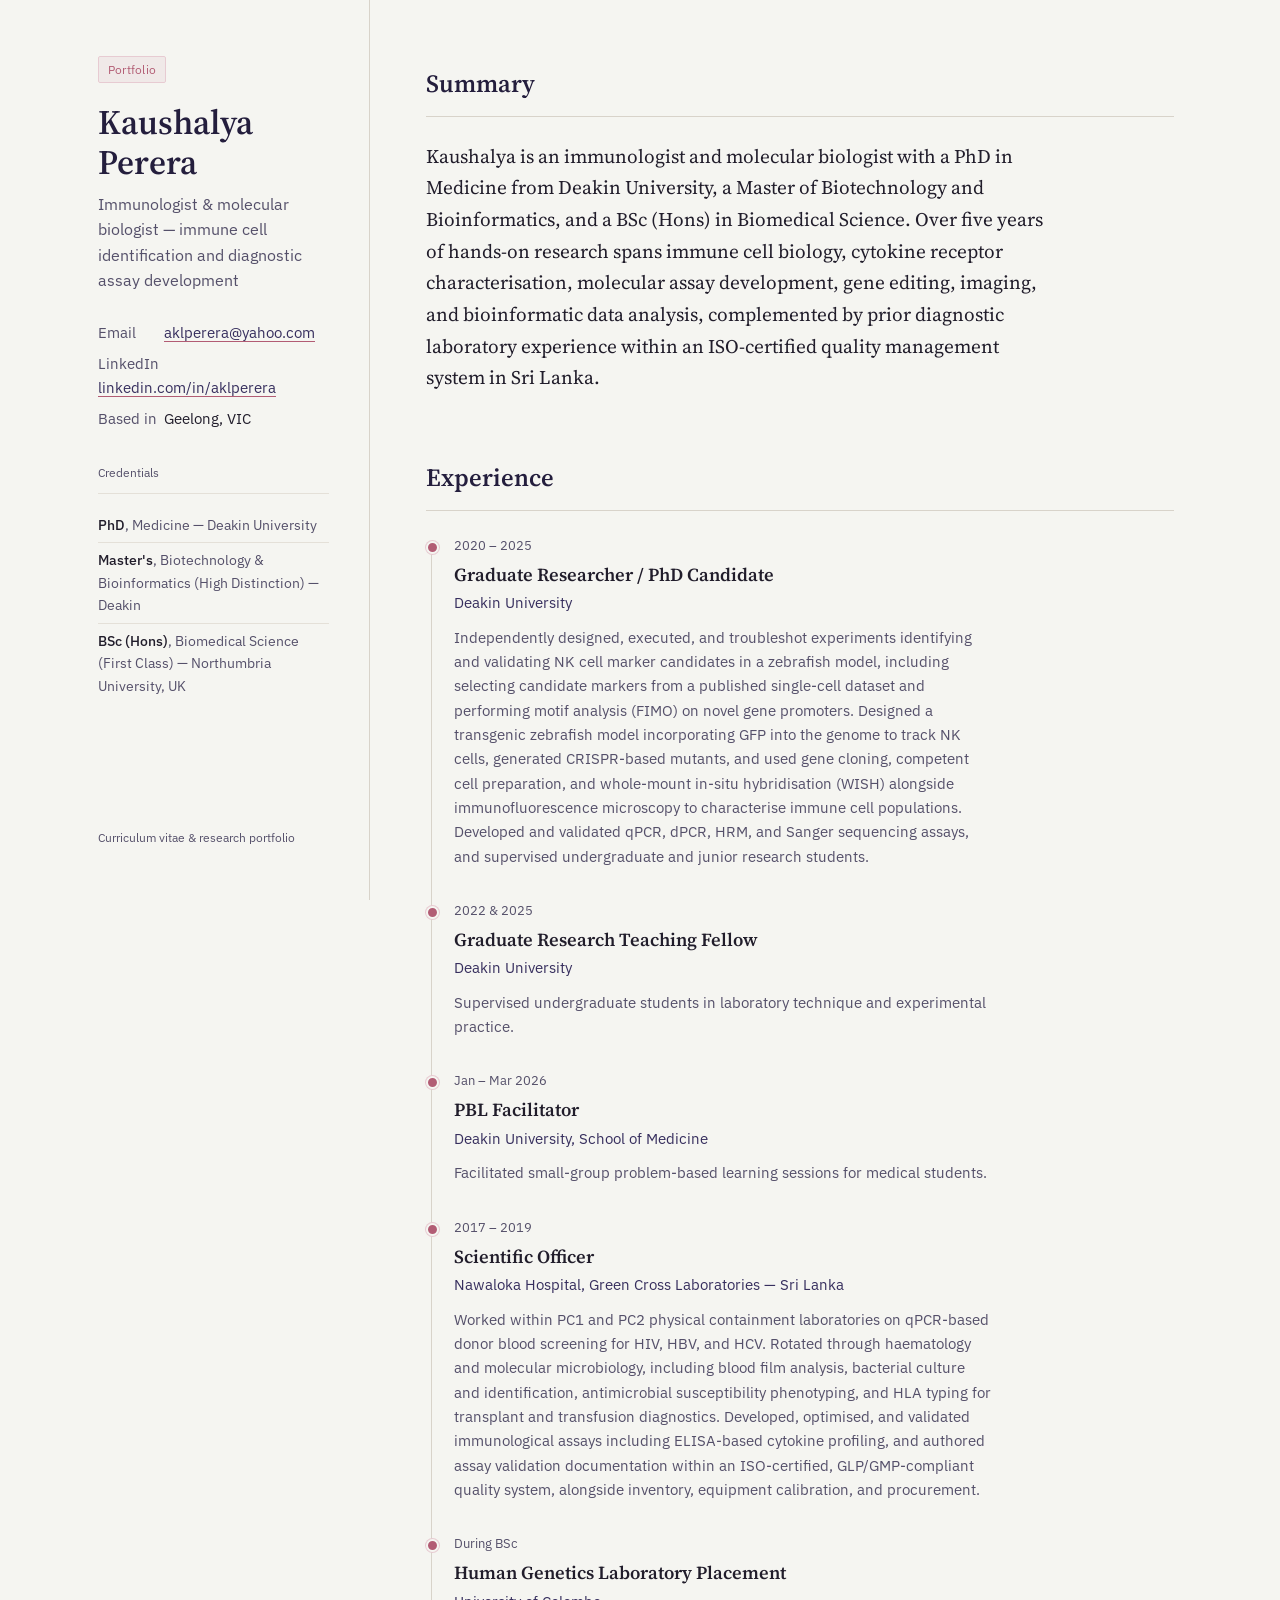
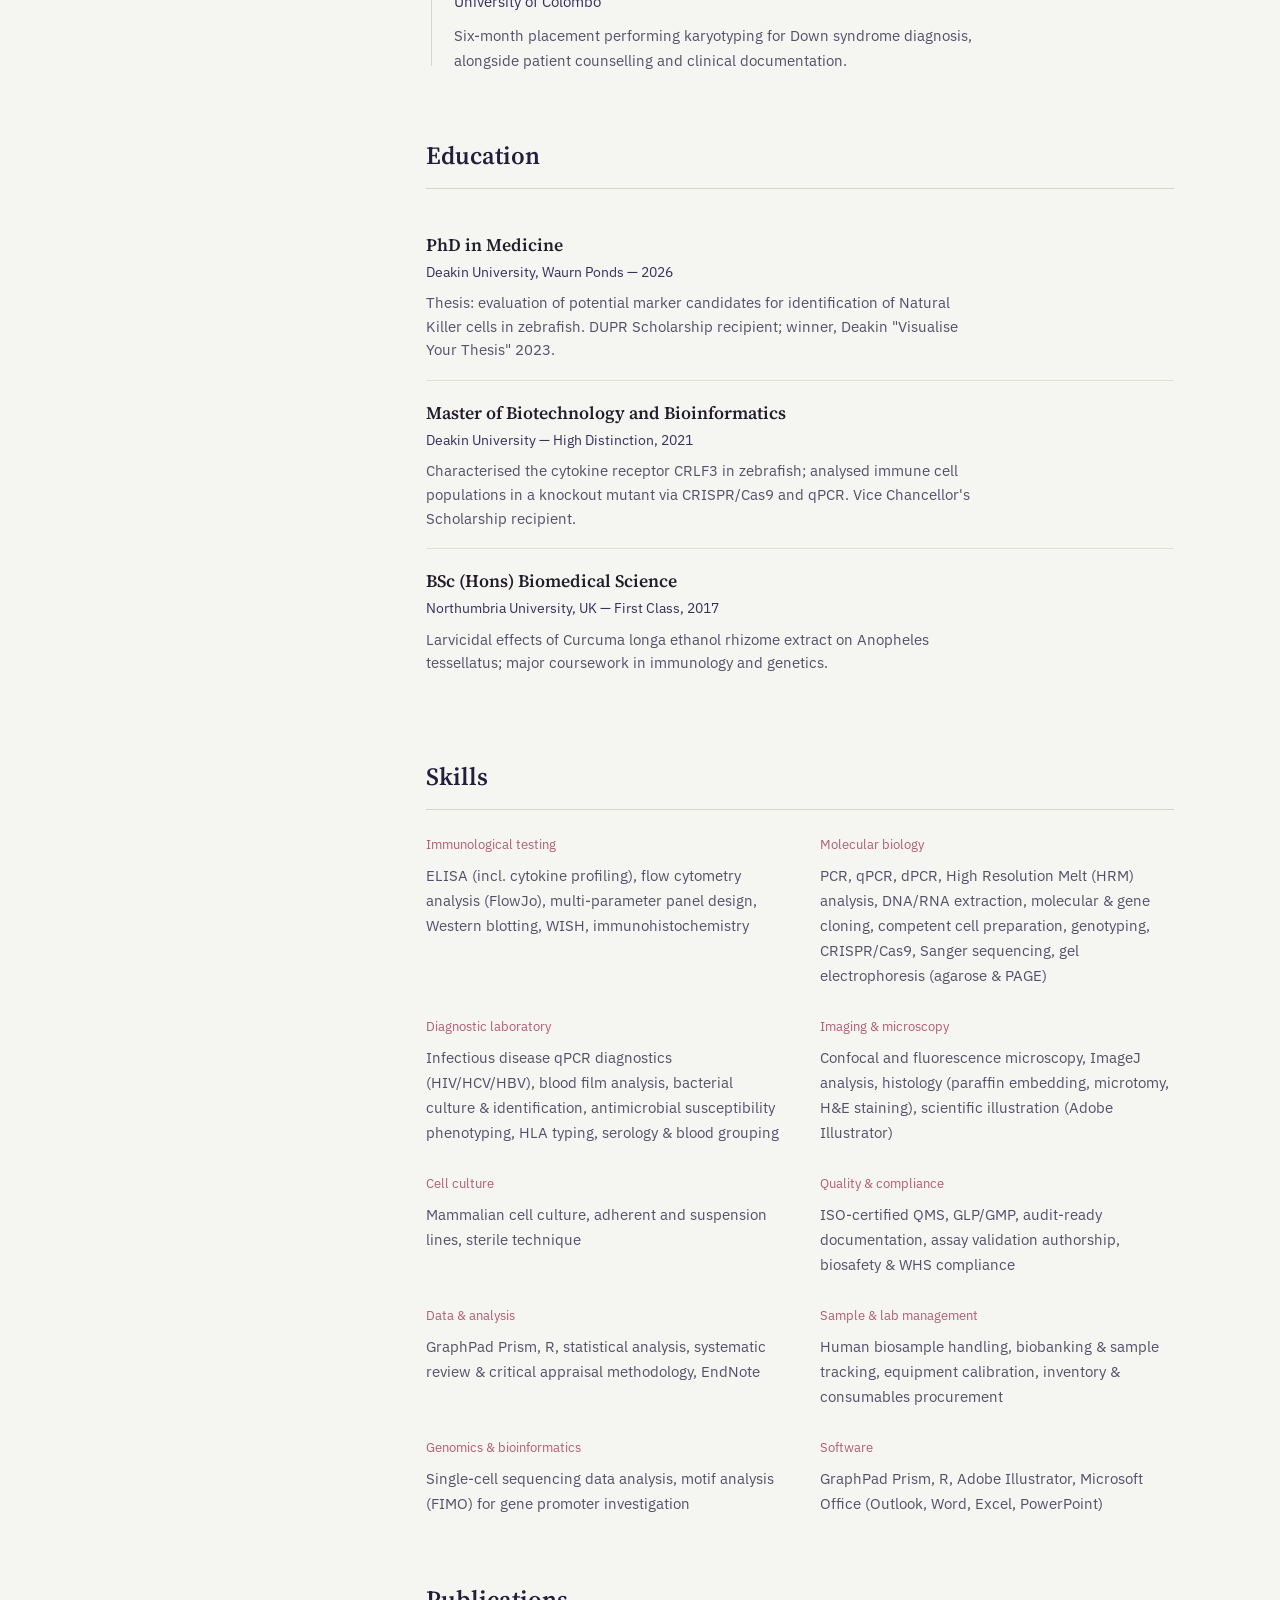
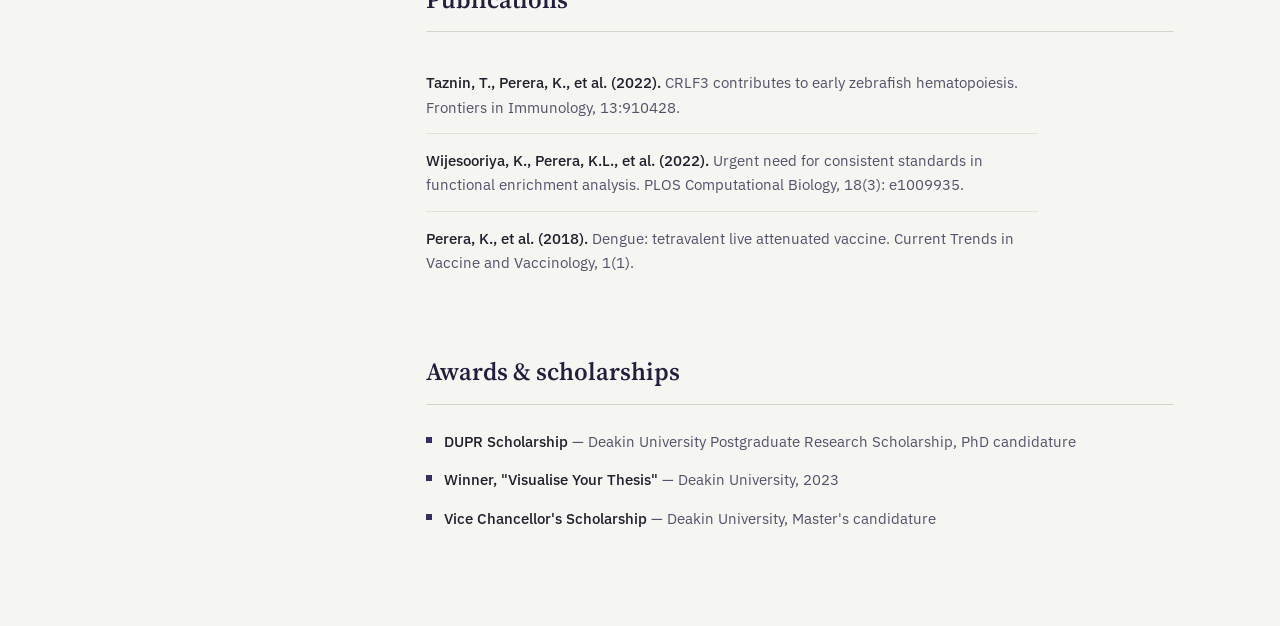
==== index.html @ 52b49805 "Add files via upload" ====
<!DOCTYPE html>
<html lang="en">
<head>
<meta charset="UTF-8">
<meta name="viewport" content="width=device-width, initial-scale=1.0">
<title>Kaushalya Perera — Immunologist & Molecular Biologist</title>
<meta name="description" content="Portfolio of Kaushalya Perera, PhD — immunologist and molecular biologist specialising in immune cell identification and diagnostic assay development.">
<link rel="preconnect" href="https://fonts.googleapis.com">
<link rel="preconnect" href="https://fonts.gstatic.com" crossorigin>
<link href="https://fonts.googleapis.com/css2?family=Source+Serif+4:opsz,wght@8..60,400;8..60,500;8..60,600;8..60,700&family=IBM+Plex+Sans:wght@400;500;600&display=swap" rel="stylesheet">
<style>
  :root {
    --bg: #F5F5F1;
    --bg-panel: #EFEDE7;
    --ink: #211D2B;
    --ink-soft: #55506A;
    --indigo: #372F5E;
    --indigo-deep: #241E3D;
    --rose: #B25C74;
    --rose-soft: #E7CBD2;
    --line: #D8D3CA;
    --line-soft: #E4E0D8;
    --serif: "Source Serif 4", Georgia, serif;
    --sans: "IBM Plex Sans", -apple-system, sans-serif;
  }

  * { box-sizing: border-box; }

  html { scroll-behavior: smooth; }

  body {
    margin: 0;
    background: var(--bg);
    color: var(--ink);
    font-family: var(--sans);
    font-size: 16px;
    line-height: 1.6;
    -webkit-font-smoothing: antialiased;
  }

  a { color: var(--indigo); text-decoration-color: var(--rose); text-underline-offset: 3px; }
  a:hover { color: var(--rose); }
  a:focus-visible, button:focus-visible { outline: 2px solid var(--rose); outline-offset: 3px; }

  .layout {
    display: grid;
    grid-template-columns: 320px 1fr;
    max-width: 1180px;
    margin: 0 auto;
    min-height: 100vh;
  }

  /* ---------- Sidebar (specimen label) ---------- */

  .sidebar {
    position: sticky;
    top: 0;
    align-self: start;
    height: 100vh;
    padding: 56px 40px 40px 48px;
    border-right: 1px solid var(--line);
    display: flex;
    flex-direction: column;
    justify-content: space-between;
    overflow-y: auto;
  }

  .id-block {
    animation: stain-in 0.9s ease-out both;
  }

  @keyframes stain-in {
    from { opacity: 0; transform: translateY(6px); }
    to { opacity: 1; transform: translateY(0); }
  }

  @media (prefers-reduced-motion: reduce) {
    .id-block { animation: none; }
  }

  .id-tag {
    display: inline-block;
    font-size: 0.75rem;
    letter-spacing: 0.02em;
    color: var(--rose);
    border: 1px solid var(--rose-soft);
    background: rgba(178, 92, 116, 0.07);
    padding: 3px 9px;
    border-radius: 2px;
    margin-bottom: 20px;
  }

  .id-name {
    font-family: var(--serif);
    font-size: 2.15rem;
    font-weight: 600;
    line-height: 1.15;
    color: var(--indigo-deep);
    margin: 0 0 10px;
  }

  .id-title {
    font-size: 0.98rem;
    color: var(--ink-soft);
    margin: 0 0 28px;
    max-width: 22ch;
  }

  .id-contact {
    list-style: none;
    padding: 0;
    margin: 0 0 32px;
    font-size: 0.92rem;
  }

  .id-contact li { margin-bottom: 8px; }

  .id-contact .k {
    display: inline-block;
    width: 62px;
    color: var(--ink-soft);
  }

  .credentials-label {
    font-size: 0.78rem;
    color: var(--ink-soft);
    margin: 0 0 10px;
  }

  .credentials {
    list-style: none;
    padding: 0;
    margin: 0;
    border-top: 1px solid var(--line-soft);
    padding-top: 14px;
    font-size: 0.88rem;
  }

  .credentials li {
    padding: 6px 0;
    border-bottom: 1px solid var(--line-soft);
    color: var(--ink-soft);
  }
  .credentials li:last-child { border-bottom: none; }
  .credentials strong { color: var(--ink); font-weight: 500; }

  .sidebar-foot {
    font-size: 0.78rem;
    color: var(--ink-soft);
    padding-top: 24px;
  }

  /* ---------- Main content ---------- */

  main { padding: 64px 56px 96px; }

  section { margin-bottom: 64px; }
  section:last-child { margin-bottom: 0; }

  .section-heading {
    font-family: var(--serif);
    font-size: 1.55rem;
    font-weight: 600;
    color: var(--indigo-deep);
    margin: 0 0 24px;
    padding-bottom: 12px;
    border-bottom: 1px solid var(--line);
  }

  .summary p {
    font-family: var(--serif);
    font-size: 1.2rem;
    line-height: 1.65;
    color: var(--ink);
    max-width: 62ch;
    margin: 0;
  }

  /* Timeline */

  .timeline {
    position: relative;
    padding-left: 28px;
  }

  .timeline::before {
    content: "";
    position: absolute;
    left: 5px;
    top: 6px;
    bottom: 6px;
    width: 1px;
    background: var(--line);
  }

  .entry {
    position: relative;
    padding-bottom: 32px;
  }
  .entry:last-child { padding-bottom: 0; }

  .entry::before {
    content: "";
    position: absolute;
    left: -28px;
    top: 6px;
    width: 9px;
    height: 9px;
    border-radius: 50%;
    background: var(--rose);
    border: 2px solid var(--bg);
    box-shadow: 0 0 0 1px var(--rose-soft);
  }

  .entry-dates {
    font-size: 0.82rem;
    color: var(--ink-soft);
    margin-bottom: 4px;
  }

  .entry-role {
    font-family: var(--serif);
    font-size: 1.15rem;
    font-weight: 600;
    color: var(--ink);
    margin: 0 0 2px;
  }

  .entry-org {
    font-size: 0.92rem;
    color: var(--indigo);
    margin: 0 0 10px;
  }

  .entry-desc {
    font-size: 0.95rem;
    color: var(--ink-soft);
    max-width: 60ch;
    margin: 0;
  }

  /* Education */

  .edu-entry {
    padding: 18px 0;
    border-bottom: 1px solid var(--line-soft);
  }
  .edu-entry:first-child { padding-top: 0; }
  .edu-entry:last-child { border-bottom: none; }

  .edu-degree {
    font-family: var(--serif);
    font-size: 1.1rem;
    font-weight: 600;
    color: var(--ink);
    margin: 0 0 2px;
  }

  .edu-meta {
    font-size: 0.88rem;
    color: var(--indigo);
    margin: 0 0 8px;
  }

  .edu-detail {
    font-size: 0.92rem;
    color: var(--ink-soft);
    max-width: 62ch;
    margin: 0;
  }

  /* Skills */

  .skills-grid {
    display: grid;
    grid-template-columns: repeat(2, 1fr);
    gap: 28px 40px;
  }

  .skill-group-name {
    font-size: 0.82rem;
    color: var(--rose);
    margin: 0 0 8px;
  }

  .skill-list {
    font-size: 0.92rem;
    color: var(--ink-soft);
    margin: 0;
    line-height: 1.7;
  }

  /* Publications */

  .pub-list {
    list-style: none;
    padding: 0;
    margin: 0;
  }

  .pub-list li {
    font-size: 0.95rem;
    color: var(--ink-soft);
    padding: 14px 0;
    border-bottom: 1px solid var(--line-soft);
    max-width: 68ch;
  }
  .pub-list li:last-child { border-bottom: none; }

  .pub-list .pub-title {
    color: var(--ink);
    font-weight: 500;
  }

  /* Awards */

  .awards-list {
    list-style: none;
    padding: 0;
    margin: 0;
    display: grid;
    gap: 14px;
  }

  .awards-list li {
    font-size: 0.95rem;
    color: var(--ink-soft);
    padding-left: 18px;
    position: relative;
  }

  .awards-list li::before {
    content: "";
    position: absolute;
    left: 0;
    top: 8px;
    width: 6px;
    height: 6px;
    background: var(--indigo);
  }

  .awards-list strong { color: var(--ink); font-weight: 500; }

  /* ---------- Responsive ---------- */

  @media (max-width: 860px) {
    .layout { grid-template-columns: 1fr; }

    .sidebar {
      position: relative;
      height: auto;
      border-right: none;
      border-bottom: 1px solid var(--line);
      padding: 40px 24px 32px;
    }

    main { padding: 48px 24px 72px; }

    .skills-grid { grid-template-columns: 1fr; }
  }
</style>
</head>
<body>

<div class="layout">

  <aside class="sidebar">
    <div class="id-block">
      <span class="id-tag">Portfolio</span>
      <h1 class="id-name">Kaushalya Perera</h1>
      <p class="id-title">Immunologist &amp; molecular biologist — immune cell identification and diagnostic assay development</p>

      <ul class="id-contact">
        <li><span class="k">Email</span> <a href="mailto:aklperera@yahoo.com">aklperera@yahoo.com</a></li>
        <li><span class="k">LinkedIn</span> <a href="https://linkedin.com/in/aklperera" target="_blank" rel="noopener">linkedin.com/in/aklperera</a></li>
        <li><span class="k">Based in</span> Geelong, VIC</li>
      </ul>

      <p class="credentials-label">Credentials</p>
      <ul class="credentials">
        <li><strong>PhD</strong>, Medicine — Deakin University</li>
        <li><strong>Master's</strong>, Biotechnology &amp; Bioinformatics (High Distinction) — Deakin</li>
        <li><strong>BSc (Hons)</strong>, Biomedical Science (First Class) — Northumbria University, UK</li>
      </ul>
    </div>

    <p class="sidebar-foot">Curriculum vitae &amp; research portfolio</p>
  </aside>

  <main>

    <section class="summary">
      <h2 class="section-heading">Summary</h2>
      <p>Kaushalya is an immunologist and molecular biologist with a PhD in Medicine from Deakin University, a Master of Biotechnology and Bioinformatics, and a BSc (Hons) in Biomedical Science. Over five years of hands-on research spans immune cell biology, cytokine receptor characterisation, molecular assay development, gene editing, imaging, and bioinformatic data analysis, complemented by prior diagnostic laboratory experience within an ISO-certified quality management system in Sri Lanka.</p>
    </section>

    <section>
      <h2 class="section-heading">Experience</h2>
      <div class="timeline">

        <div class="entry">
          <div class="entry-dates">2020 – 2025</div>
          <h3 class="entry-role">Graduate Researcher / PhD Candidate</h3>
          <p class="entry-org">Deakin University</p>
          <p class="entry-desc">Independently designed, executed, and troubleshot experiments identifying and validating NK cell marker candidates in a zebrafish model, including selecting candidate markers from a published single-cell dataset and performing motif analysis (FIMO) on novel gene promoters. Designed a transgenic zebrafish model incorporating GFP into the genome to track NK cells, generated CRISPR-based mutants, and used gene cloning, competent cell preparation, and whole-mount in-situ hybridisation (WISH) alongside immunofluorescence microscopy to characterise immune cell populations. Developed and validated qPCR, dPCR, HRM, and Sanger sequencing assays, and supervised undergraduate and junior research students.</p>
        </div>

        <div class="entry">
          <div class="entry-dates">2022 &amp; 2025</div>
          <h3 class="entry-role">Graduate Research Teaching Fellow</h3>
          <p class="entry-org">Deakin University</p>
          <p class="entry-desc">Supervised undergraduate students in laboratory technique and experimental practice.</p>
        </div>

        <div class="entry">
          <div class="entry-dates">Jan – Mar 2026</div>
          <h3 class="entry-role">PBL Facilitator</h3>
          <p class="entry-org">Deakin University, School of Medicine</p>
          <p class="entry-desc">Facilitated small-group problem-based learning sessions for medical students.</p>
        </div>

        <div class="entry">
          <div class="entry-dates">2017 – 2019</div>
          <h3 class="entry-role">Scientific Officer</h3>
          <p class="entry-org">Nawaloka Hospital, Green Cross Laboratories — Sri Lanka</p>
          <p class="entry-desc">Worked within PC1 and PC2 physical containment laboratories on qPCR-based donor blood screening for HIV, HBV, and HCV. Rotated through haematology and molecular microbiology, including blood film analysis, bacterial culture and identification, antimicrobial susceptibility phenotyping, and HLA typing for transplant and transfusion diagnostics. Developed, optimised, and validated immunological assays including ELISA-based cytokine profiling, and authored assay validation documentation within an ISO-certified, GLP/GMP-compliant quality system, alongside inventory, equipment calibration, and procurement.</p>
        </div>

        <div class="entry">
          <div class="entry-dates">During BSc</div>
          <h3 class="entry-role">Human Genetics Laboratory Placement</h3>
          <p class="entry-org">University of Colombo</p>
          <p class="entry-desc">Six-month placement performing karyotyping for Down syndrome diagnosis, alongside patient counselling and clinical documentation.</p>
        </div>

      </div>
    </section>

    <section>
      <h2 class="section-heading">Education</h2>

      <div class="edu-entry">
        <h3 class="edu-degree">PhD in Medicine</h3>
        <p class="edu-meta">Deakin University, Waurn Ponds — 2026</p>
        <p class="edu-detail">Thesis: evaluation of potential marker candidates for identification of Natural Killer cells in zebrafish. DUPR Scholarship recipient; winner, Deakin "Visualise Your Thesis" 2023.</p>
      </div>

      <div class="edu-entry">
        <h3 class="edu-degree">Master of Biotechnology and Bioinformatics</h3>
        <p class="edu-meta">Deakin University — High Distinction, 2021</p>
        <p class="edu-detail">Characterised the cytokine receptor CRLF3 in zebrafish; analysed immune cell populations in a knockout mutant via CRISPR/Cas9 and qPCR. Vice Chancellor's Scholarship recipient.</p>
      </div>

      <div class="edu-entry">
        <h3 class="edu-degree">BSc (Hons) Biomedical Science</h3>
        <p class="edu-meta">Northumbria University, UK — First Class, 2017</p>
        <p class="edu-detail">Larvicidal effects of Curcuma longa ethanol rhizome extract on Anopheles tessellatus; major coursework in immunology and genetics.</p>
      </div>

    </section>

    <section>
      <h2 class="section-heading">Skills</h2>
      <div class="skills-grid">

        <div>
          <p class="skill-group-name">Immunological testing</p>
          <p class="skill-list">ELISA (incl. cytokine profiling), flow cytometry analysis (FlowJo), multi-parameter panel design, Western blotting, WISH, immunohistochemistry</p>
        </div>

        <div>
          <p class="skill-group-name">Molecular biology</p>
          <p class="skill-list">PCR, qPCR, dPCR, High Resolution Melt (HRM) analysis, DNA/RNA extraction, molecular &amp; gene cloning, competent cell preparation, genotyping, CRISPR/Cas9, Sanger sequencing, gel electrophoresis (agarose &amp; PAGE)</p>
        </div>

        <div>
          <p class="skill-group-name">Diagnostic laboratory</p>
          <p class="skill-list">Infectious disease qPCR diagnostics (HIV/HCV/HBV), blood film analysis, bacterial culture &amp; identification, antimicrobial susceptibility phenotyping, HLA typing, serology &amp; blood grouping</p>
        </div>

        <div>
          <p class="skill-group-name">Imaging &amp; microscopy</p>
          <p class="skill-list">Confocal and fluorescence microscopy, ImageJ analysis, histology (paraffin embedding, microtomy, H&amp;E staining), scientific illustration (Adobe Illustrator)</p>
        </div>

        <div>
          <p class="skill-group-name">Cell culture</p>
          <p class="skill-list">Mammalian cell culture, adherent and suspension lines, sterile technique</p>
        </div>

        <div>
          <p class="skill-group-name">Quality &amp; compliance</p>
          <p class="skill-list">ISO-certified QMS, GLP/GMP, audit-ready documentation, assay validation authorship, biosafety &amp; WHS compliance</p>
        </div>

        <div>
          <p class="skill-group-name">Data &amp; analysis</p>
          <p class="skill-list">GraphPad Prism, R, statistical analysis, systematic review &amp; critical appraisal methodology, EndNote</p>
        </div>

        <div>
          <p class="skill-group-name">Sample &amp; lab management</p>
          <p class="skill-list">Human biosample handling, biobanking &amp; sample tracking, equipment calibration, inventory &amp; consumables procurement</p>
        </div>

        <div>
          <p class="skill-group-name">Genomics &amp; bioinformatics</p>
          <p class="skill-list">Single-cell sequencing data analysis, motif analysis (FIMO) for gene promoter investigation</p>
        </div>

        <div>
          <p class="skill-group-name">Software</p>
          <p class="skill-list">GraphPad Prism, R, Adobe Illustrator, Microsoft Office (Outlook, Word, Excel, PowerPoint)</p>
        </div>

      </div>
    </section>

    <section>
      <h2 class="section-heading">Publications</h2>
      <ul class="pub-list">
        <li><span class="pub-title">Taznin, T., Perera, K., et al. (2022).</span> CRLF3 contributes to early zebrafish hematopoiesis. Frontiers in Immunology, 13:910428.</li>
        <li><span class="pub-title">Wijesooriya, K., Perera, K.L., et al. (2022).</span> Urgent need for consistent standards in functional enrichment analysis. PLOS Computational Biology, 18(3): e1009935.</li>
        <li><span class="pub-title">Perera, K., et al. (2018).</span> Dengue: tetravalent live attenuated vaccine. Current Trends in Vaccine and Vaccinology, 1(1).</li>
      </ul>
    </section>

    <section>
      <h2 class="section-heading">Awards &amp; scholarships</h2>
      <ul class="awards-list">
        <li><strong>DUPR Scholarship</strong> — Deakin University Postgraduate Research Scholarship, PhD candidature</li>
        <li><strong>Winner, "Visualise Your Thesis"</strong> — Deakin University, 2023</li>
        <li><strong>Vice Chancellor's Scholarship</strong> — Deakin University, Master's candidature</li>
      </ul>
    </section>

  </main>

</div>

</body>
</html>
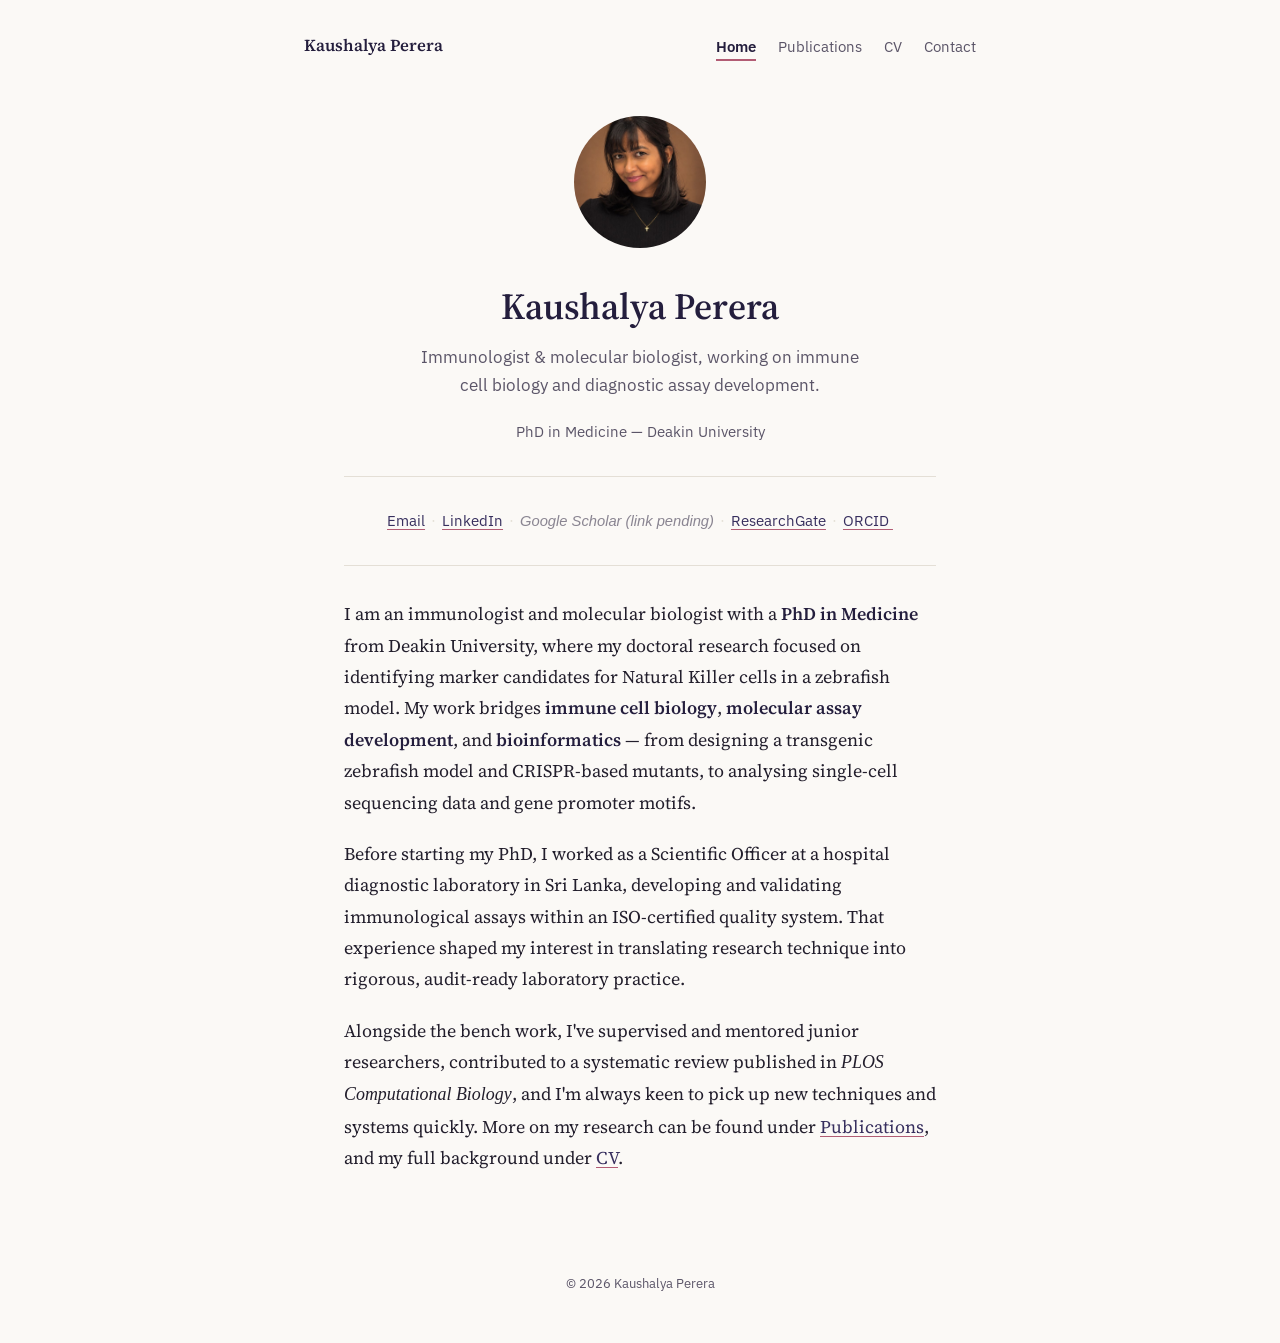
==== commit 5d43ad9c: "Add files via upload" ====
--- a/index.html
+++ b/index.html
@@ -3,540 +3,66 @@
 <head>
 <meta charset="UTF-8">
 <meta name="viewport" content="width=device-width, initial-scale=1.0">
-<title>Kaushalya Perera — Immunologist & Molecular Biologist</title>
-<meta name="description" content="Portfolio of Kaushalya Perera, PhD — immunologist and molecular biologist specialising in immune cell identification and diagnostic assay development.">
+<title>Kaushalya Perera, PhD</title>
+<meta name="description" content="Kaushalya Perera, PhD — immunologist and molecular biologist specialising in immune cell biology and diagnostic assay development.">
 <link rel="preconnect" href="https://fonts.googleapis.com">
 <link rel="preconnect" href="https://fonts.gstatic.com" crossorigin>
 <link href="https://fonts.googleapis.com/css2?family=Source+Serif+4:opsz,wght@8..60,400;8..60,500;8..60,600;8..60,700&family=IBM+Plex+Sans:wght@400;500;600&display=swap" rel="stylesheet">
-<style>
-  :root {
-    --bg: #F5F5F1;
-    --bg-panel: #EFEDE7;
-    --ink: #211D2B;
-    --ink-soft: #55506A;
-    --indigo: #372F5E;
-    --indigo-deep: #241E3D;
-    --rose: #B25C74;
-    --rose-soft: #E7CBD2;
-    --line: #D8D3CA;
-    --line-soft: #E4E0D8;
-    --serif: "Source Serif 4", Georgia, serif;
-    --sans: "IBM Plex Sans", -apple-system, sans-serif;
-  }
-
-  * { box-sizing: border-box; }
-
-  html { scroll-behavior: smooth; }
-
-  body {
-    margin: 0;
-    background: var(--bg);
-    color: var(--ink);
-    font-family: var(--sans);
-    font-size: 16px;
-    line-height: 1.6;
-    -webkit-font-smoothing: antialiased;
-  }
-
-  a { color: var(--indigo); text-decoration-color: var(--rose); text-underline-offset: 3px; }
-  a:hover { color: var(--rose); }
-  a:focus-visible, button:focus-visible { outline: 2px solid var(--rose); outline-offset: 3px; }
-
-  .layout {
-    display: grid;
-    grid-template-columns: 320px 1fr;
-    max-width: 1180px;
-    margin: 0 auto;
-    min-height: 100vh;
-  }
-
-  /* ---------- Sidebar (specimen label) ---------- */
-
-  .sidebar {
-    position: sticky;
-    top: 0;
-    align-self: start;
-    height: 100vh;
-    padding: 56px 40px 40px 48px;
-    border-right: 1px solid var(--line);
-    display: flex;
-    flex-direction: column;
-    justify-content: space-between;
-    overflow-y: auto;
-  }
-
-  .id-block {
-    animation: stain-in 0.9s ease-out both;
-  }
-
-  @keyframes stain-in {
-    from { opacity: 0; transform: translateY(6px); }
-    to { opacity: 1; transform: translateY(0); }
-  }
-
-  @media (prefers-reduced-motion: reduce) {
-    .id-block { animation: none; }
-  }
-
-  .id-tag {
-    display: inline-block;
-    font-size: 0.75rem;
-    letter-spacing: 0.02em;
-    color: var(--rose);
-    border: 1px solid var(--rose-soft);
-    background: rgba(178, 92, 116, 0.07);
-    padding: 3px 9px;
-    border-radius: 2px;
-    margin-bottom: 20px;
-  }
-
-  .id-name {
-    font-family: var(--serif);
-    font-size: 2.15rem;
-    font-weight: 600;
-    line-height: 1.15;
-    color: var(--indigo-deep);
-    margin: 0 0 10px;
-  }
-
-  .id-title {
-    font-size: 0.98rem;
-    color: var(--ink-soft);
-    margin: 0 0 28px;
-    max-width: 22ch;
-  }
-
-  .id-contact {
-    list-style: none;
-    padding: 0;
-    margin: 0 0 32px;
-    font-size: 0.92rem;
-  }
-
-  .id-contact li { margin-bottom: 8px; }
-
-  .id-contact .k {
-    display: inline-block;
-    width: 62px;
-    color: var(--ink-soft);
-  }
-
-  .credentials-label {
-    font-size: 0.78rem;
-    color: var(--ink-soft);
-    margin: 0 0 10px;
-  }
-
-  .credentials {
-    list-style: none;
-    padding: 0;
-    margin: 0;
-    border-top: 1px solid var(--line-soft);
-    padding-top: 14px;
-    font-size: 0.88rem;
-  }
-
-  .credentials li {
-    padding: 6px 0;
-    border-bottom: 1px solid var(--line-soft);
-    color: var(--ink-soft);
-  }
-  .credentials li:last-child { border-bottom: none; }
-  .credentials strong { color: var(--ink); font-weight: 500; }
-
-  .sidebar-foot {
-    font-size: 0.78rem;
-    color: var(--ink-soft);
-    padding-top: 24px;
-  }
-
-  /* ---------- Main content ---------- */
-
-  main { padding: 64px 56px 96px; }
-
-  section { margin-bottom: 64px; }
-  section:last-child { margin-bottom: 0; }
-
-  .section-heading {
-    font-family: var(--serif);
-    font-size: 1.55rem;
-    font-weight: 600;
-    color: var(--indigo-deep);
-    margin: 0 0 24px;
-    padding-bottom: 12px;
-    border-bottom: 1px solid var(--line);
-  }
-
-  .summary p {
-    font-family: var(--serif);
-    font-size: 1.2rem;
-    line-height: 1.65;
-    color: var(--ink);
-    max-width: 62ch;
-    margin: 0;
-  }
-
-  /* Timeline */
-
-  .timeline {
-    position: relative;
-    padding-left: 28px;
-  }
-
-  .timeline::before {
-    content: "";
-    position: absolute;
-    left: 5px;
-    top: 6px;
-    bottom: 6px;
-    width: 1px;
-    background: var(--line);
-  }
-
-  .entry {
-    position: relative;
-    padding-bottom: 32px;
-  }
-  .entry:last-child { padding-bottom: 0; }
-
-  .entry::before {
-    content: "";
-    position: absolute;
-    left: -28px;
-    top: 6px;
-    width: 9px;
-    height: 9px;
-    border-radius: 50%;
-    background: var(--rose);
-    border: 2px solid var(--bg);
-    box-shadow: 0 0 0 1px var(--rose-soft);
-  }
-
-  .entry-dates {
-    font-size: 0.82rem;
-    color: var(--ink-soft);
-    margin-bottom: 4px;
-  }
-
-  .entry-role {
-    font-family: var(--serif);
-    font-size: 1.15rem;
-    font-weight: 600;
-    color: var(--ink);
-    margin: 0 0 2px;
-  }
-
-  .entry-org {
-    font-size: 0.92rem;
-    color: var(--indigo);
-    margin: 0 0 10px;
-  }
-
-  .entry-desc {
-    font-size: 0.95rem;
-    color: var(--ink-soft);
-    max-width: 60ch;
-    margin: 0;
-  }
-
-  /* Education */
-
-  .edu-entry {
-    padding: 18px 0;
-    border-bottom: 1px solid var(--line-soft);
-  }
-  .edu-entry:first-child { padding-top: 0; }
-  .edu-entry:last-child { border-bottom: none; }
-
-  .edu-degree {
-    font-family: var(--serif);
-    font-size: 1.1rem;
-    font-weight: 600;
-    color: var(--ink);
-    margin: 0 0 2px;
-  }
-
-  .edu-meta {
-    font-size: 0.88rem;
-    color: var(--indigo);
-    margin: 0 0 8px;
-  }
-
-  .edu-detail {
-    font-size: 0.92rem;
-    color: var(--ink-soft);
-    max-width: 62ch;
-    margin: 0;
-  }
-
-  /* Skills */
-
-  .skills-grid {
-    display: grid;
-    grid-template-columns: repeat(2, 1fr);
-    gap: 28px 40px;
-  }
-
-  .skill-group-name {
-    font-size: 0.82rem;
-    color: var(--rose);
-    margin: 0 0 8px;
-  }
-
-  .skill-list {
-    font-size: 0.92rem;
-    color: var(--ink-soft);
-    margin: 0;
-    line-height: 1.7;
-  }
-
-  /* Publications */
-
-  .pub-list {
-    list-style: none;
-    padding: 0;
-    margin: 0;
-  }
-
-  .pub-list li {
-    font-size: 0.95rem;
-    color: var(--ink-soft);
-    padding: 14px 0;
-    border-bottom: 1px solid var(--line-soft);
-    max-width: 68ch;
-  }
-  .pub-list li:last-child { border-bottom: none; }
-
-  .pub-list .pub-title {
-    color: var(--ink);
-    font-weight: 500;
-  }
-
-  /* Awards */
-
-  .awards-list {
-    list-style: none;
-    padding: 0;
-    margin: 0;
-    display: grid;
-    gap: 14px;
-  }
-
-  .awards-list li {
-    font-size: 0.95rem;
-    color: var(--ink-soft);
-    padding-left: 18px;
-    position: relative;
-  }
-
-  .awards-list li::before {
-    content: "";
-    position: absolute;
-    left: 0;
-    top: 8px;
-    width: 6px;
-    height: 6px;
-    background: var(--indigo);
-  }
-
-  .awards-list strong { color: var(--ink); font-weight: 500; }
-
-  /* ---------- Responsive ---------- */
-
-  @media (max-width: 860px) {
-    .layout { grid-template-columns: 1fr; }
-
-    .sidebar {
-      position: relative;
-      height: auto;
-      border-right: none;
-      border-bottom: 1px solid var(--line);
-      padding: 40px 24px 32px;
-    }
-
-    main { padding: 48px 24px 72px; }
-
-    .skills-grid { grid-template-columns: 1fr; }
-  }
-</style>
+<link rel="stylesheet" href="style.css">
 </head>
 <body>
 
-<div class="layout">
+<nav class="topnav">
+  <a class="brand" href="index.html">Kaushalya Perera</a>
+  <ul>
+    <li><a class="navlink" href="index.html" aria-current="page">Home</a></li>
+    <li><a class="navlink" href="publications.html">Publications</a></li>
+    <li><a class="navlink" href="cv.html">CV</a></li>
+    <li><a class="navlink" href="contact.html">Contact</a></li>
+  </ul>
+</nav>
 
-  <aside class="sidebar">
-    <div class="id-block">
-      <span class="id-tag">Portfolio</span>
-      <h1 class="id-name">Kaushalya Perera</h1>
-      <p class="id-title">Immunologist &amp; molecular biologist — immune cell identification and diagnostic assay development</p>
+<main>
 
-      <ul class="id-contact">
-        <li><span class="k">Email</span> <a href="mailto:aklperera@yahoo.com">aklperera@yahoo.com</a></li>
-        <li><span class="k">LinkedIn</span> <a href="https://linkedin.com/in/aklperera" target="_blank" rel="noopener">linkedin.com/in/aklperera</a></li>
-        <li><span class="k">Based in</span> Geelong, VIC</li>
-      </ul>
+  <section class="hero">
+    <img class="avatar" src="photo.jpg" alt="Kaushalya Perera">
 
-      <p class="credentials-label">Credentials</p>
-      <ul class="credentials">
-        <li><strong>PhD</strong>, Medicine — Deakin University</li>
-        <li><strong>Master's</strong>, Biotechnology &amp; Bioinformatics (High Distinction) — Deakin</li>
-        <li><strong>BSc (Hons)</strong>, Biomedical Science (First Class) — Northumbria University, UK</li>
-      </ul>
-    </div>
+    <h1 class="hero-name">Kaushalya Perera</h1>
+    <p class="hero-tagline">Immunologist &amp; molecular biologist, working on immune cell biology and diagnostic assay development.</p>
+    <p class="hero-affiliation">PhD in Medicine — Deakin University</p>
 
-    <p class="sidebar-foot">Curriculum vitae &amp; research portfolio</p>
-  </aside>
+    <hr class="divider">
 
-  <main>
+    <p class="link-row">
+      <a href="mailto:aklperera@yahoo.com">Email</a>
+      <span class="sep">·</span>
+      <a href="https://linkedin.com/in/aklperera" target="_blank" rel="noopener">LinkedIn</a>
+      <span class="sep">·</span>
+      <!-- Replace with her real Google Scholar URL when provided -->
+      <span class="placeholder">Google Scholar (link pending)</span>
+      <span class="sep">·</span>
+      <a href="https://www.researchgate.net/profile/Kaushalya-Perera-5" target="_blank" rel="noopener">ResearchGate</a>
+      <span class="sep">·</span>
+      <a href="https://orcid.org/0000-0002-1232-2627" target="orcid.widget" rel="me noopener noreferrer">ORCID <img src="https://orcid.org/sites/default/files/images/orcid_16x16.png" alt="" style="width:0.9em; vertical-align:middle;"></a>
+    </p>
 
-    <section class="summary">
-      <h2 class="section-heading">Summary</h2>
-      <p>Kaushalya is an immunologist and molecular biologist with a PhD in Medicine from Deakin University, a Master of Biotechnology and Bioinformatics, and a BSc (Hons) in Biomedical Science. Over five years of hands-on research spans immune cell biology, cytokine receptor characterisation, molecular assay development, gene editing, imaging, and bioinformatic data analysis, complemented by prior diagnostic laboratory experience within an ISO-certified quality management system in Sri Lanka.</p>
-    </section>
+  </section>
 
-    <section>
-      <h2 class="section-heading">Experience</h2>
-      <div class="timeline">
+  <hr class="divider">
 
-        <div class="entry">
-          <div class="entry-dates">2020 – 2025</div>
-          <h3 class="entry-role">Graduate Researcher / PhD Candidate</h3>
-          <p class="entry-org">Deakin University</p>
-          <p class="entry-desc">Independently designed, executed, and troubleshot experiments identifying and validating NK cell marker candidates in a zebrafish model, including selecting candidate markers from a published single-cell dataset and performing motif analysis (FIMO) on novel gene promoters. Designed a transgenic zebrafish model incorporating GFP into the genome to track NK cells, generated CRISPR-based mutants, and used gene cloning, competent cell preparation, and whole-mount in-situ hybridisation (WISH) alongside immunofluorescence microscopy to characterise immune cell populations. Developed and validated qPCR, dPCR, HRM, and Sanger sequencing assays, and supervised undergraduate and junior research students.</p>
-        </div>
+  <section class="about">
+    <p>I am an immunologist and molecular biologist with a <strong>PhD in Medicine</strong> from Deakin University, where my doctoral research focused on identifying marker candidates for Natural Killer cells in a zebrafish model. My work bridges <strong>immune cell biology</strong>, <strong>molecular assay development</strong>, and <strong>bioinformatics</strong> — from designing a transgenic zebrafish model and CRISPR-based mutants, to analysing single-cell sequencing data and gene promoter motifs.</p>
 
-        <div class="entry">
-          <div class="entry-dates">2022 &amp; 2025</div>
-          <h3 class="entry-role">Graduate Research Teaching Fellow</h3>
-          <p class="entry-org">Deakin University</p>
-          <p class="entry-desc">Supervised undergraduate students in laboratory technique and experimental practice.</p>
-        </div>
+    <p>Before starting my PhD, I worked as a Scientific Officer at a hospital diagnostic laboratory in Sri Lanka, developing and validating immunological assays within an ISO-certified quality system. That experience shaped my interest in translating research technique into rigorous, audit-ready laboratory practice.</p>
 
-        <div class="entry">
-          <div class="entry-dates">Jan – Mar 2026</div>
-          <h3 class="entry-role">PBL Facilitator</h3>
-          <p class="entry-org">Deakin University, School of Medicine</p>
-          <p class="entry-desc">Facilitated small-group problem-based learning sessions for medical students.</p>
-        </div>
+    <p>Alongside the bench work, I've supervised and mentored junior researchers, contributed to a systematic review published in <em>PLOS Computational Biology</em>, and I'm always keen to pick up new techniques and systems quickly. More on my research can be found under <a href="publications.html">Publications</a>, and my full background under <a href="cv.html">CV</a>.</p>
+  </section>
 
-        <div class="entry">
-          <div class="entry-dates">2017 – 2019</div>
-          <h3 class="entry-role">Scientific Officer</h3>
-          <p class="entry-org">Nawaloka Hospital, Green Cross Laboratories — Sri Lanka</p>
-          <p class="entry-desc">Worked within PC1 and PC2 physical containment laboratories on qPCR-based donor blood screening for HIV, HBV, and HCV. Rotated through haematology and molecular microbiology, including blood film analysis, bacterial culture and identification, antimicrobial susceptibility phenotyping, and HLA typing for transplant and transfusion diagnostics. Developed, optimised, and validated immunological assays including ELISA-based cytokine profiling, and authored assay validation documentation within an ISO-certified, GLP/GMP-compliant quality system, alongside inventory, equipment calibration, and procurement.</p>
-        </div>
+</main>
 
-        <div class="entry">
-          <div class="entry-dates">During BSc</div>
-          <h3 class="entry-role">Human Genetics Laboratory Placement</h3>
-          <p class="entry-org">University of Colombo</p>
-          <p class="entry-desc">Six-month placement performing karyotyping for Down syndrome diagnosis, alongside patient counselling and clinical documentation.</p>
-        </div>
-
-      </div>
-    </section>
-
-    <section>
-      <h2 class="section-heading">Education</h2>
-
-      <div class="edu-entry">
-        <h3 class="edu-degree">PhD in Medicine</h3>
-        <p class="edu-meta">Deakin University, Waurn Ponds — 2026</p>
-        <p class="edu-detail">Thesis: evaluation of potential marker candidates for identification of Natural Killer cells in zebrafish. DUPR Scholarship recipient; winner, Deakin "Visualise Your Thesis" 2023.</p>
-      </div>
-
-      <div class="edu-entry">
-        <h3 class="edu-degree">Master of Biotechnology and Bioinformatics</h3>
-        <p class="edu-meta">Deakin University — High Distinction, 2021</p>
-        <p class="edu-detail">Characterised the cytokine receptor CRLF3 in zebrafish; analysed immune cell populations in a knockout mutant via CRISPR/Cas9 and qPCR. Vice Chancellor's Scholarship recipient.</p>
-      </div>
-
-      <div class="edu-entry">
-        <h3 class="edu-degree">BSc (Hons) Biomedical Science</h3>
-        <p class="edu-meta">Northumbria University, UK — First Class, 2017</p>
-        <p class="edu-detail">Larvicidal effects of Curcuma longa ethanol rhizome extract on Anopheles tessellatus; major coursework in immunology and genetics.</p>
-      </div>
-
-    </section>
-
-    <section>
-      <h2 class="section-heading">Skills</h2>
-      <div class="skills-grid">
-
-        <div>
-          <p class="skill-group-name">Immunological testing</p>
-          <p class="skill-list">ELISA (incl. cytokine profiling), flow cytometry analysis (FlowJo), multi-parameter panel design, Western blotting, WISH, immunohistochemistry</p>
-        </div>
-
-        <div>
-          <p class="skill-group-name">Molecular biology</p>
-          <p class="skill-list">PCR, qPCR, dPCR, High Resolution Melt (HRM) analysis, DNA/RNA extraction, molecular &amp; gene cloning, competent cell preparation, genotyping, CRISPR/Cas9, Sanger sequencing, gel electrophoresis (agarose &amp; PAGE)</p>
-        </div>
-
-        <div>
-          <p class="skill-group-name">Diagnostic laboratory</p>
-          <p class="skill-list">Infectious disease qPCR diagnostics (HIV/HCV/HBV), blood film analysis, bacterial culture &amp; identification, antimicrobial susceptibility phenotyping, HLA typing, serology &amp; blood grouping</p>
-        </div>
-
-        <div>
-          <p class="skill-group-name">Imaging &amp; microscopy</p>
-          <p class="skill-list">Confocal and fluorescence microscopy, ImageJ analysis, histology (paraffin embedding, microtomy, H&amp;E staining), scientific illustration (Adobe Illustrator)</p>
-        </div>
-
-        <div>
-          <p class="skill-group-name">Cell culture</p>
-          <p class="skill-list">Mammalian cell culture, adherent and suspension lines, sterile technique</p>
-        </div>
-
-        <div>
-          <p class="skill-group-name">Quality &amp; compliance</p>
-          <p class="skill-list">ISO-certified QMS, GLP/GMP, audit-ready documentation, assay validation authorship, biosafety &amp; WHS compliance</p>
-        </div>
-
-        <div>
-          <p class="skill-group-name">Data &amp; analysis</p>
-          <p class="skill-list">GraphPad Prism, R, statistical analysis, systematic review &amp; critical appraisal methodology, EndNote</p>
-        </div>
-
-        <div>
-          <p class="skill-group-name">Sample &amp; lab management</p>
-          <p class="skill-list">Human biosample handling, biobanking &amp; sample tracking, equipment calibration, inventory &amp; consumables procurement</p>
-        </div>
-
-        <div>
-          <p class="skill-group-name">Genomics &amp; bioinformatics</p>
-          <p class="skill-list">Single-cell sequencing data analysis, motif analysis (FIMO) for gene promoter investigation</p>
-        </div>
-
-        <div>
-          <p class="skill-group-name">Software</p>
-          <p class="skill-list">GraphPad Prism, R, Adobe Illustrator, Microsoft Office (Outlook, Word, Excel, PowerPoint)</p>
-        </div>
-
-      </div>
-    </section>
-
-    <section>
-      <h2 class="section-heading">Publications</h2>
-      <ul class="pub-list">
-        <li><span class="pub-title">Taznin, T., Perera, K., et al. (2022).</span> CRLF3 contributes to early zebrafish hematopoiesis. Frontiers in Immunology, 13:910428.</li>
-        <li><span class="pub-title">Wijesooriya, K., Perera, K.L., et al. (2022).</span> Urgent need for consistent standards in functional enrichment analysis. PLOS Computational Biology, 18(3): e1009935.</li>
-        <li><span class="pub-title">Perera, K., et al. (2018).</span> Dengue: tetravalent live attenuated vaccine. Current Trends in Vaccine and Vaccinology, 1(1).</li>
-      </ul>
-    </section>
-
-    <section>
-      <h2 class="section-heading">Awards &amp; scholarships</h2>
-      <ul class="awards-list">
-        <li><strong>DUPR Scholarship</strong> — Deakin University Postgraduate Research Scholarship, PhD candidature</li>
-        <li><strong>Winner, "Visualise Your Thesis"</strong> — Deakin University, 2023</li>
-        <li><strong>Vice Chancellor's Scholarship</strong> — Deakin University, Master's candidature</li>
-      </ul>
-    </section>
-
-  </main>
-
-</div>
+<footer>
+  © 2026 Kaushalya Perera
+</footer>
 
 </body>
 </html>
--- a/style.css
+++ b/style.css
@@ -0,0 +1,343 @@
+:root {
+  --bg: #FBF9F6;
+  --ink: #221E2C;
+  --ink-soft: #5B5568;
+  --indigo: #372F5E;
+  --indigo-deep: #241E3D;
+  --rose: #B25C74;
+  --rose-soft: #E7CBD2;
+  --line: #E4DFD6;
+  --serif: "Source Serif 4", Georgia, serif;
+  --sans: "IBM Plex Sans", -apple-system, sans-serif;
+}
+
+* { box-sizing: border-box; }
+
+html { scroll-behavior: smooth; }
+
+body {
+  margin: 0;
+  background: var(--bg);
+  color: var(--ink);
+  font-family: var(--sans);
+  font-size: 16px;
+  line-height: 1.65;
+  -webkit-font-smoothing: antialiased;
+}
+
+a { color: var(--indigo); text-decoration-color: var(--rose); text-underline-offset: 3px; }
+a:hover { color: var(--rose); }
+a:focus-visible { outline: 2px solid var(--rose); outline-offset: 3px; }
+
+/* ---------- Top nav ---------- */
+
+.topnav {
+  display: flex;
+  align-items: center;
+  justify-content: space-between;
+  max-width: 720px;
+  margin: 0 auto;
+  padding: 32px 24px 0;
+}
+
+.topnav .brand {
+  font-family: var(--serif);
+  font-size: 1.05rem;
+  font-weight: 600;
+  color: var(--indigo-deep);
+  text-decoration: none;
+}
+.topnav .brand:hover { color: var(--indigo-deep); }
+
+.topnav ul {
+  list-style: none;
+  display: flex;
+  gap: 22px;
+  margin: 0;
+  padding: 0;
+}
+
+.topnav a.navlink {
+  font-size: 0.92rem;
+  color: var(--ink-soft);
+  text-decoration: none;
+  padding-bottom: 3px;
+  border-bottom: 2px solid transparent;
+}
+
+.topnav a.navlink:hover {
+  color: var(--ink);
+  border-bottom-color: var(--rose-soft);
+}
+
+.topnav a.navlink[aria-current="page"] {
+  color: var(--indigo-deep);
+  font-weight: 600;
+  border-bottom-color: var(--rose);
+}
+
+/* ---------- Page shell ---------- */
+
+main {
+  max-width: 640px;
+  margin: 0 auto;
+  padding: 56px 24px 100px;
+}
+
+hr.divider {
+  border: none;
+  border-top: 1px solid var(--line);
+  margin: 32px 0;
+}
+
+/* ---------- Home / hero ---------- */
+
+.hero { text-align: center; }
+
+.avatar {
+  width: 132px;
+  height: 132px;
+  border-radius: 50%;
+  margin: 0 auto 28px;
+  display: flex;
+  align-items: center;
+  justify-content: center;
+  background: var(--indigo);
+  color: #F2EDF3;
+  font-family: var(--serif);
+  font-size: 2.4rem;
+  font-weight: 600;
+  letter-spacing: 0.02em;
+  object-fit: cover;
+}
+
+.hero-name {
+  font-family: var(--serif);
+  font-size: 2.3rem;
+  font-weight: 600;
+  color: var(--indigo-deep);
+  margin: 0 0 8px;
+}
+
+.hero-tagline {
+  font-size: 1.05rem;
+  color: var(--ink-soft);
+  max-width: 46ch;
+  margin: 0 auto;
+}
+
+.hero-affiliation {
+  font-size: 0.92rem;
+  color: var(--ink-soft);
+  margin: 20px 0 0;
+}
+
+.link-row {
+  display: flex;
+  flex-wrap: wrap;
+  justify-content: center;
+  gap: 8px 6px;
+  margin: 0;
+  font-size: 0.92rem;
+}
+
+.link-row a { white-space: nowrap; }
+
+.link-row .sep {
+  color: var(--line);
+}
+
+.link-row .placeholder {
+  color: var(--ink-soft);
+  font-style: italic;
+  opacity: 0.7;
+}
+
+/* ---------- About ---------- */
+
+.about p {
+  font-family: var(--serif);
+  font-size: 1.12rem;
+  line-height: 1.75;
+  color: var(--ink);
+  margin: 0 0 20px;
+}
+.about p:last-child { margin-bottom: 0; }
+.about strong { font-weight: 600; color: var(--indigo-deep); }
+
+/* ---------- Section heading (CV / Publications) ---------- */
+
+.page-title {
+  font-family: var(--serif);
+  font-size: 1.9rem;
+  font-weight: 600;
+  color: var(--indigo-deep);
+  margin: 0 0 8px;
+  text-align: center;
+}
+
+.page-intro {
+  text-align: center;
+  color: var(--ink-soft);
+  font-size: 0.98rem;
+  margin: 0 0 40px;
+}
+
+.section-heading {
+  font-family: var(--serif);
+  font-size: 1.3rem;
+  font-weight: 600;
+  color: var(--indigo-deep);
+  margin: 0 0 18px;
+}
+
+section.block { margin-bottom: 44px; }
+section.block:last-child { margin-bottom: 0; }
+
+/* CV entries */
+
+.cv-entry { padding: 16px 0; border-top: 1px solid var(--line); }
+.cv-entry:first-child { border-top: none; padding-top: 0; }
+
+.cv-entry-head {
+  display: flex;
+  justify-content: space-between;
+  align-items: baseline;
+  gap: 12px;
+  flex-wrap: wrap;
+}
+
+.cv-role {
+  font-family: var(--serif);
+  font-size: 1.08rem;
+  font-weight: 600;
+  color: var(--ink);
+  margin: 0;
+}
+
+.cv-dates {
+  font-size: 0.85rem;
+  color: var(--ink-soft);
+  white-space: nowrap;
+}
+
+.cv-org {
+  font-size: 0.9rem;
+  color: var(--indigo);
+  margin: 2px 0 8px;
+}
+
+.cv-desc {
+  font-size: 0.94rem;
+  color: var(--ink-soft);
+  margin: 0;
+}
+
+/* Skills */
+
+.skills-grid {
+  display: grid;
+  grid-template-columns: repeat(2, 1fr);
+  gap: 22px 32px;
+}
+
+.skill-group-name {
+  font-size: 0.8rem;
+  color: var(--rose);
+  margin: 0 0 6px;
+}
+
+.skill-list {
+  font-size: 0.9rem;
+  color: var(--ink-soft);
+  margin: 0;
+  line-height: 1.65;
+}
+
+/* Publications */
+
+.pub-list {
+  list-style: none;
+  padding: 0;
+  margin: 0;
+}
+
+.pub-list li {
+  font-size: 0.98rem;
+  color: var(--ink-soft);
+  padding: 18px 0 18px 1.6em;
+  text-indent: -1.6em;
+  border-top: 1px solid var(--line);
+}
+.pub-list li:first-child { border-top: none; padding-top: 0; }
+
+.pub-title { color: var(--ink); font-weight: 500; }
+.pub-journal { font-style: italic; }
+
+/* Awards */
+
+.awards-list {
+  list-style: none;
+  padding: 0;
+  margin: 0;
+  display: grid;
+  gap: 12px;
+}
+
+.awards-list li {
+  font-size: 0.94rem;
+  color: var(--ink-soft);
+  padding-left: 16px;
+  position: relative;
+}
+
+.awards-list li::before {
+  content: "";
+  position: absolute;
+  left: 0;
+  top: 8px;
+  width: 6px;
+  height: 6px;
+  background: var(--rose);
+}
+
+.awards-list strong { color: var(--ink); font-weight: 500; }
+
+/* ---------- Contact ---------- */
+
+.contact-list {
+  list-style: none;
+  padding: 0;
+  margin: 24px 0 0;
+  display: grid;
+  gap: 14px;
+  font-size: 1rem;
+}
+
+.contact-list .k {
+  display: inline-block;
+  width: 100px;
+  color: var(--ink-soft);
+  font-size: 0.88rem;
+}
+
+/* ---------- Footer ---------- */
+
+footer {
+  max-width: 640px;
+  margin: 0 auto;
+  padding: 0 24px 48px;
+  text-align: center;
+  font-size: 0.82rem;
+  color: var(--ink-soft);
+}
+
+/* ---------- Responsive ---------- */
+
+@media (max-width: 560px) {
+  .topnav { flex-direction: column; gap: 14px; align-items: center; padding-top: 28px; }
+  .topnav ul { gap: 16px; flex-wrap: wrap; justify-content: center; }
+  .hero-name { font-size: 1.9rem; }
+  .skills-grid { grid-template-columns: 1fr; }
+  .cv-entry-head { flex-direction: column; gap: 2px; }
+}
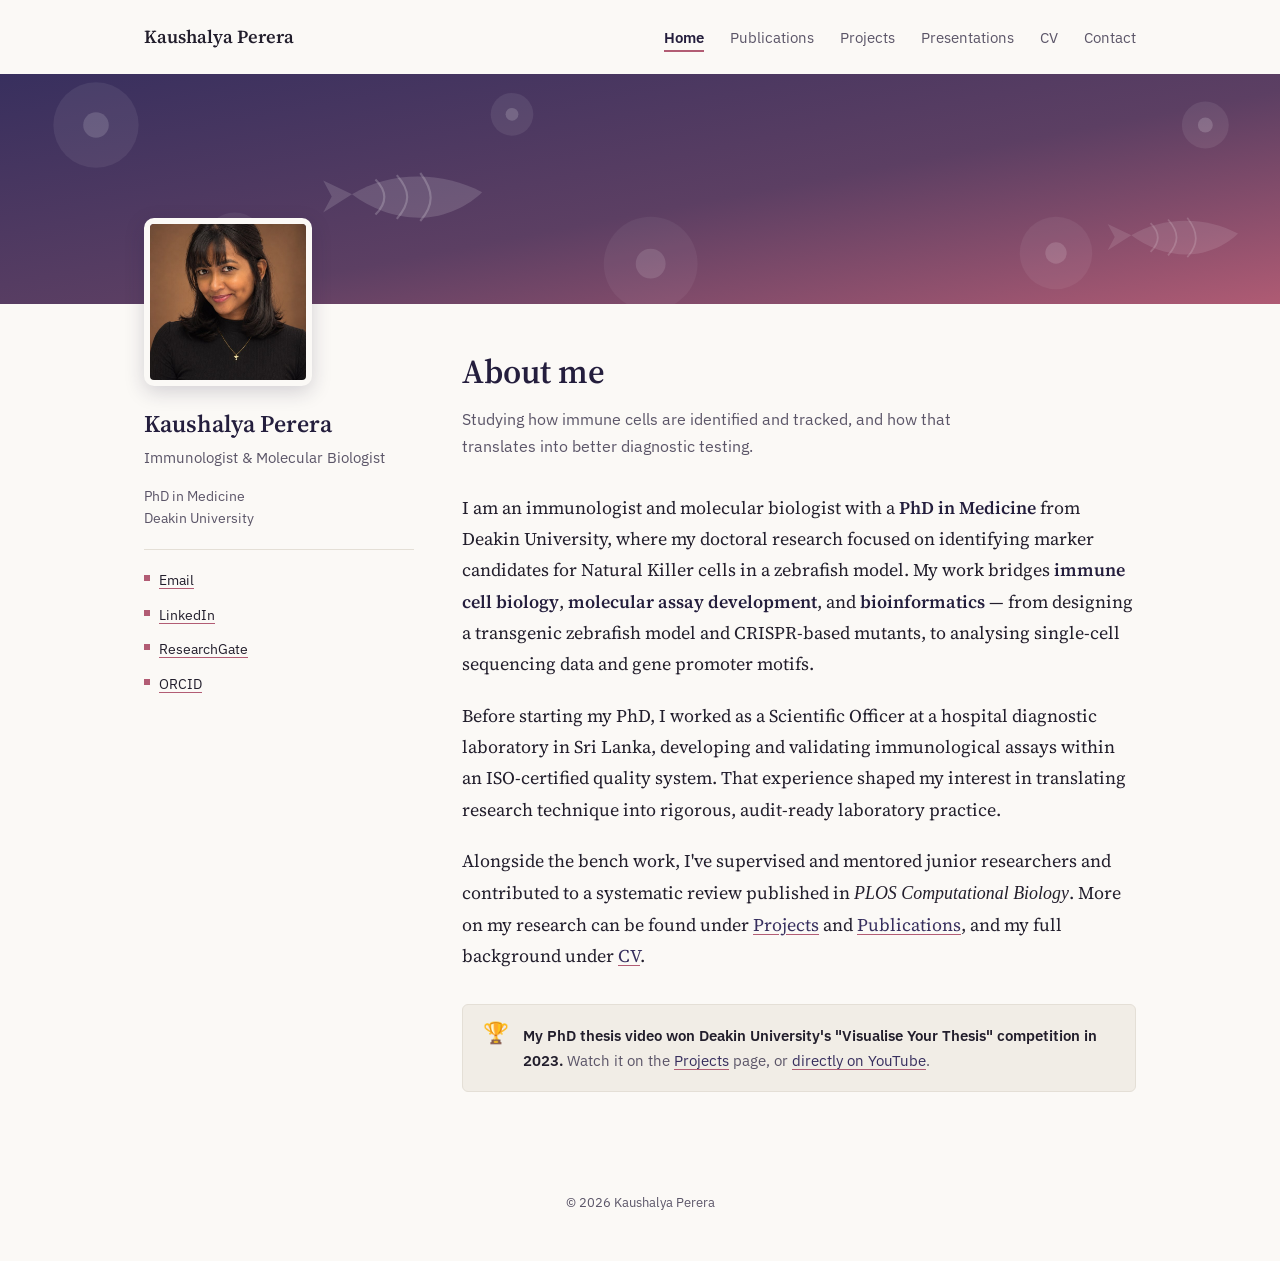
==== commit 08ff60b2: "Add files via upload" ====
--- a/index.html
+++ b/index.html
@@ -17,48 +17,95 @@
   <ul>
     <li><a class="navlink" href="index.html" aria-current="page">Home</a></li>
     <li><a class="navlink" href="publications.html">Publications</a></li>
+    <li><a class="navlink" href="projects.html">Projects</a></li>
+    <li><a class="navlink" href="presentations.html">Presentations</a></li>
     <li><a class="navlink" href="cv.html">CV</a></li>
     <li><a class="navlink" href="contact.html">Contact</a></li>
   </ul>
 </nav>
 
-<main>
+<div class="banner">
+  <svg viewBox="0 0 1200 230" preserveAspectRatio="xMidYMid slice" xmlns="http://www.w3.org/2000/svg" aria-hidden="true">
+    <defs>
+      <linearGradient id="bannerGrad" x1="0%" y1="0%" x2="100%" y2="100%">
+        <stop offset="0%" stop-color="#372F5E"/>
+        <stop offset="55%" stop-color="#5C3F63"/>
+        <stop offset="100%" stop-color="#B25C74"/>
+      </linearGradient>
+    </defs>
+    <rect width="1200" height="230" fill="url(#bannerGrad)"/>
 
-  <section class="hero">
-    <img class="avatar" src="photo.jpg" alt="Kaushalya Perera">
+    <g fill="#FFFFFF">
+      <circle cx="90" cy="55" r="40" opacity="0.07"/>
+      <circle cx="90" cy="55" r="12" opacity="0.15"/>
+      <circle cx="220" cy="165" r="28" opacity="0.06"/>
+      <circle cx="220" cy="165" r="8" opacity="0.14"/>
+      <circle cx="480" cy="45" r="20" opacity="0.08"/>
+      <circle cx="480" cy="45" r="6" opacity="0.17"/>
+      <circle cx="610" cy="185" r="44" opacity="0.05"/>
+      <circle cx="610" cy="185" r="14" opacity="0.12"/>
+      <circle cx="990" cy="175" r="34" opacity="0.06"/>
+      <circle cx="990" cy="175" r="10" opacity="0.14"/>
+      <circle cx="1130" cy="55" r="22" opacity="0.08"/>
+      <circle cx="1130" cy="55" r="7" opacity="0.17"/>
+    </g>
 
-    <h1 class="hero-name">Kaushalya Perera</h1>
-    <p class="hero-tagline">Immunologist &amp; molecular biologist, working on immune cell biology and diagnostic assay development.</p>
-    <p class="hero-affiliation">PhD in Medicine — Deakin University</p>
+    <g fill="#FFFFFF" opacity="0.14">
+      <path d="M330 120 C 365 98, 415 98, 452 118 C 440 130, 418 142, 393 142 C 370 142, 347 133, 330 120 Z"/>
+      <path d="M330 120 L 303 107 L 311 122 L 303 137 Z"/>
+    </g>
+    <g stroke="#FFFFFF" stroke-width="2" opacity="0.2" fill="none">
+      <path d="M352 106 C 363 117, 363 128, 352 139"/>
+      <path d="M372 102 C 385 117, 385 128, 372 143"/>
+      <path d="M394 100 C 407 117, 407 130, 394 145"/>
+    </g>
 
-    <hr class="divider">
+    <g fill="#FFFFFF" opacity="0.11" transform="translate(790,60) scale(0.82)">
+      <path d="M330 120 C 365 98, 415 98, 452 118 C 440 130, 418 142, 393 142 C 370 142, 347 133, 330 120 Z"/>
+      <path d="M330 120 L 303 107 L 311 122 L 303 137 Z"/>
+    </g>
+    <g stroke="#FFFFFF" stroke-width="2" opacity="0.16" fill="none" transform="translate(790,60) scale(0.82)">
+      <path d="M352 106 C 363 117, 363 128, 352 139"/>
+      <path d="M372 102 C 385 117, 385 128, 372 143"/>
+      <path d="M394 100 C 407 117, 407 130, 394 145"/>
+    </g>
+  </svg>
+</div>
 
-    <p class="link-row">
-      <a href="mailto:aklperera@yahoo.com">Email</a>
-      <span class="sep">·</span>
-      <a href="https://linkedin.com/in/aklperera" target="_blank" rel="noopener">LinkedIn</a>
-      <span class="sep">·</span>
-      <!-- Replace with her real Google Scholar URL when provided -->
-      <span class="placeholder">Google Scholar (link pending)</span>
-      <span class="sep">·</span>
-      <a href="https://www.researchgate.net/profile/Kaushalya-Perera-5" target="_blank" rel="noopener">ResearchGate</a>
-      <span class="sep">·</span>
-      <a href="https://orcid.org/0000-0002-1232-2627" target="orcid.widget" rel="me noopener noreferrer">ORCID <img src="https://orcid.org/sites/default/files/images/orcid_16x16.png" alt="" style="width:0.9em; vertical-align:middle;"></a>
-    </p>
+<div class="page-shell">
+  <aside class="sidebar">
+    <img class="profile-photo" src="photo.jpg" alt="Kaushalya Perera">
+    <h2 class="profile-name">Kaushalya Perera</h2>
+    <p class="profile-title">Immunologist &amp; Molecular Biologist</p>
+    <p class="profile-dept">PhD in Medicine<br>Deakin University</p>
+    <ul class="side-links">
+      <li><a href="mailto:aklperera@yahoo.com">Email</a></li>
+      <li><a href="https://linkedin.com/in/aklperera" target="_blank" rel="noopener">LinkedIn</a></li>
+      <li><a href="https://www.researchgate.net/profile/Kaushalya-Perera-5" target="_blank" rel="noopener">ResearchGate</a></li>
+      <li><a href="https://orcid.org/0000-0002-1232-2627" target="orcid.widget" rel="me noopener noreferrer">ORCID</a></li>
+    </ul>
+  </aside>
 
-  </section>
+  <main class="page-main">
 
-  <hr class="divider">
+    <h1 class="hero-heading">About me</h1>
+    <p class="hero-tagline">Studying how immune cells are identified and tracked, and how that translates into better diagnostic testing.</p>
 
-  <section class="about">
-    <p>I am an immunologist and molecular biologist with a <strong>PhD in Medicine</strong> from Deakin University, where my doctoral research focused on identifying marker candidates for Natural Killer cells in a zebrafish model. My work bridges <strong>immune cell biology</strong>, <strong>molecular assay development</strong>, and <strong>bioinformatics</strong> — from designing a transgenic zebrafish model and CRISPR-based mutants, to analysing single-cell sequencing data and gene promoter motifs.</p>
+    <section class="about">
+      <p>I am an immunologist and molecular biologist with a <strong>PhD in Medicine</strong> from Deakin University, where my doctoral research focused on identifying marker candidates for Natural Killer cells in a zebrafish model. My work bridges <strong>immune cell biology</strong>, <strong>molecular assay development</strong>, and <strong>bioinformatics</strong> — from designing a transgenic zebrafish model and CRISPR-based mutants, to analysing single-cell sequencing data and gene promoter motifs.</p>
 
-    <p>Before starting my PhD, I worked as a Scientific Officer at a hospital diagnostic laboratory in Sri Lanka, developing and validating immunological assays within an ISO-certified quality system. That experience shaped my interest in translating research technique into rigorous, audit-ready laboratory practice.</p>
+      <p>Before starting my PhD, I worked as a Scientific Officer at a hospital diagnostic laboratory in Sri Lanka, developing and validating immunological assays within an ISO-certified quality system. That experience shaped my interest in translating research technique into rigorous, audit-ready laboratory practice.</p>
 
-    <p>Alongside the bench work, I've supervised and mentored junior researchers, contributed to a systematic review published in <em>PLOS Computational Biology</em>, and I'm always keen to pick up new techniques and systems quickly. More on my research can be found under <a href="publications.html">Publications</a>, and my full background under <a href="cv.html">CV</a>.</p>
-  </section>
+      <p>Alongside the bench work, I've supervised and mentored junior researchers and contributed to a systematic review published in <em>PLOS Computational Biology</em>. More on my research can be found under <a href="projects.html">Projects</a> and <a href="publications.html">Publications</a>, and my full background under <a href="cv.html">CV</a>.</p>
+    </section>
 
-</main>
+    <div class="callout">
+      <span class="medal">🏆</span>
+      <span><strong>My PhD thesis video won Deakin University's "Visualise Your Thesis" competition in 2023.</strong> Watch it on the <a href="projects.html">Projects</a> page, or <a href="https://www.youtube.com/watch?v=YO1yZsN7ZFU" target="_blank" rel="noopener">directly on YouTube</a>.</span>
+    </div>
+
+  </main>
+</div>
 
 <footer>
   © 2026 Kaushalya Perera
--- a/style.css
+++ b/style.css
@@ -12,7 +12,6 @@
 }
 
 * { box-sizing: border-box; }
-
 html { scroll-behavior: smooth; }
 
 body {
@@ -35,40 +34,36 @@
   display: flex;
   align-items: center;
   justify-content: space-between;
-  max-width: 720px;
+  max-width: 1040px;
   margin: 0 auto;
-  padding: 32px 24px 0;
+  padding: 22px 24px;
 }
 
 .topnav .brand {
   font-family: var(--serif);
-  font-size: 1.05rem;
-  font-weight: 600;
-  color: var(--indigo-deep);
+  font-size: 1.15rem;
+  font-weight: 600;
+  color: var(--ink);
   text-decoration: none;
 }
-.topnav .brand:hover { color: var(--indigo-deep); }
 
 .topnav ul {
   list-style: none;
   display: flex;
-  gap: 22px;
+  gap: 26px;
   margin: 0;
   padding: 0;
 }
 
 .topnav a.navlink {
-  font-size: 0.92rem;
+  font-size: 0.94rem;
   color: var(--ink-soft);
   text-decoration: none;
   padding-bottom: 3px;
   border-bottom: 2px solid transparent;
 }
 
-.topnav a.navlink:hover {
-  color: var(--ink);
-  border-bottom-color: var(--rose-soft);
-}
+.topnav a.navlink:hover { color: var(--ink); border-bottom-color: var(--rose-soft); }
 
 .topnav a.navlink[aria-current="page"] {
   color: var(--indigo-deep);
@@ -76,84 +71,88 @@
   border-bottom-color: var(--rose);
 }
 
-/* ---------- Page shell ---------- */
-
-main {
-  max-width: 640px;
+/* ---------- Banner ---------- */
+
+.banner {
+  width: 100%;
+  height: 230px;
+  overflow: hidden;
+  background: var(--indigo);
+}
+
+.banner svg { width: 100%; height: 100%; display: block; }
+
+/* ---------- Page shell: sidebar + main ---------- */
+
+.page-shell {
+  max-width: 1040px;
   margin: 0 auto;
-  padding: 56px 24px 100px;
-}
-
-hr.divider {
-  border: none;
+  padding: 0 24px 100px;
+  display: grid;
+  grid-template-columns: 270px 1fr;
+  gap: 48px;
+}
+
+.sidebar { margin-top: -86px; }
+
+.profile-photo {
+  width: 168px;
+  height: 168px;
+  border-radius: 10px;
+  object-fit: cover;
+  border: 6px solid var(--bg);
+  box-shadow: 0 6px 20px rgba(36, 30, 61, 0.18);
+  display: block;
+  background: var(--bg);
+}
+
+.profile-name {
+  font-family: var(--serif);
+  font-size: 1.5rem;
+  font-weight: 600;
+  color: var(--indigo-deep);
+  margin: 18px 0 2px;
+}
+
+.profile-title {
+  font-size: 0.94rem;
+  color: var(--ink-soft);
+  margin: 0 0 14px;
+}
+
+.profile-dept {
+  font-size: 0.86rem;
+  color: var(--ink-soft);
+  line-height: 1.6;
+  margin: 0 0 20px;
+}
+
+.side-links {
+  list-style: none;
+  padding: 18px 0 0;
+  margin: 0;
   border-top: 1px solid var(--line);
-  margin: 32px 0;
-}
-
-/* ---------- Home / hero ---------- */
-
-.hero { text-align: center; }
-
-.avatar {
-  width: 132px;
-  height: 132px;
-  border-radius: 50%;
-  margin: 0 auto 28px;
-  display: flex;
-  align-items: center;
-  justify-content: center;
-  background: var(--indigo);
-  color: #F2EDF3;
-  font-family: var(--serif);
-  font-size: 2.4rem;
-  font-weight: 600;
-  letter-spacing: 0.02em;
-  object-fit: cover;
-}
-
-.hero-name {
-  font-family: var(--serif);
-  font-size: 2.3rem;
-  font-weight: 600;
-  color: var(--indigo-deep);
-  margin: 0 0 8px;
-}
-
-.hero-tagline {
-  font-size: 1.05rem;
-  color: var(--ink-soft);
-  max-width: 46ch;
-  margin: 0 auto;
-}
-
-.hero-affiliation {
-  font-size: 0.92rem;
-  color: var(--ink-soft);
-  margin: 20px 0 0;
-}
-
-.link-row {
-  display: flex;
-  flex-wrap: wrap;
-  justify-content: center;
-  gap: 8px 6px;
-  margin: 0;
-  font-size: 0.92rem;
-}
-
-.link-row a { white-space: nowrap; }
-
-.link-row .sep {
-  color: var(--line);
-}
-
-.link-row .placeholder {
-  color: var(--ink-soft);
-  font-style: italic;
-  opacity: 0.7;
-}
-
-/* ---------- About ---------- */
+  display: grid;
+  gap: 11px;
+}
+
+.side-links li { position: relative; padding-left: 15px; font-size: 0.9rem; }
+
+.side-links li::before {
+  content: "";
+  position: absolute;
+  left: 0;
+  top: 7px;
+  width: 6px;
+  height: 6px;
+  background: var(--rose);
+}
+
+.side-links a { color: var(--ink); }
+
+/* ---------- Main content ---------- */
+
+main.page-main { padding-top: 40px; }
 
 .about p {
   font-family: var(--serif);
@@ -165,7 +164,20 @@
 .about p:last-child { margin-bottom: 0; }
 .about strong { font-weight: 600; color: var(--indigo-deep); }
 
-/* ---------- Section heading (CV / Publications) ---------- */
+.hero-heading {
+  font-family: var(--serif);
+  font-size: 2.1rem;
+  font-weight: 600;
+  color: var(--indigo-deep);
+  margin: 0 0 6px;
+}
+
+.hero-tagline {
+  font-size: 1.02rem;
+  color: var(--ink-soft);
+  max-width: 52ch;
+  margin: 0 0 32px;
+}
 
 .page-title {
   font-family: var(--serif);
@@ -173,15 +185,34 @@
   font-weight: 600;
   color: var(--indigo-deep);
   margin: 0 0 8px;
-  text-align: center;
 }
 
 .page-intro {
-  text-align: center;
   color: var(--ink-soft);
   font-size: 0.98rem;
-  margin: 0 0 40px;
-}
+  margin: 0 0 36px;
+  max-width: 60ch;
+}
+
+/* Trophy / highlight callout */
+
+.callout {
+  display: flex;
+  gap: 14px;
+  align-items: flex-start;
+  background: #F1EDE6;
+  border: 1px solid var(--line);
+  border-radius: 6px;
+  padding: 18px 20px;
+  margin: 32px 0 0;
+  font-size: 0.95rem;
+  color: var(--ink-soft);
+}
+
+.callout .medal { font-size: 1.3rem; line-height: 1; }
+.callout strong { color: var(--ink); font-weight: 600; }
+
+/* ---------- Section heading (CV) ---------- */
 
 .section-heading {
   font-family: var(--serif);
@@ -193,8 +224,6 @@
 
 section.block { margin-bottom: 44px; }
 section.block:last-child { margin-bottom: 0; }
-
-/* CV entries */
 
 .cv-entry { padding: 16px 0; border-top: 1px solid var(--line); }
 .cv-entry:first-child { border-top: none; padding-top: 0; }
@@ -207,124 +236,85 @@
   flex-wrap: wrap;
 }
 
-.cv-role {
-  font-family: var(--serif);
-  font-size: 1.08rem;
-  font-weight: 600;
-  color: var(--ink);
-  margin: 0;
-}
-
-.cv-dates {
-  font-size: 0.85rem;
-  color: var(--ink-soft);
-  white-space: nowrap;
-}
-
-.cv-org {
-  font-size: 0.9rem;
-  color: var(--indigo);
-  margin: 2px 0 8px;
-}
-
-.cv-desc {
-  font-size: 0.94rem;
-  color: var(--ink-soft);
-  margin: 0;
-}
-
-/* Skills */
-
-.skills-grid {
+.cv-role { font-family: var(--serif); font-size: 1.08rem; font-weight: 600; color: var(--ink); margin: 0; }
+.cv-dates { font-size: 0.85rem; color: var(--ink-soft); white-space: nowrap; }
+.cv-org { font-size: 0.9rem; color: var(--indigo); margin: 2px 0 8px; }
+.cv-desc { font-size: 0.94rem; color: var(--ink-soft); margin: 0; }
+
+.skills-grid { display: grid; grid-template-columns: repeat(2, 1fr); gap: 22px 32px; }
+.skill-group-name { font-size: 0.8rem; color: var(--rose); margin: 0 0 6px; }
+.skill-list { font-size: 0.9rem; color: var(--ink-soft); margin: 0; line-height: 1.65; }
+
+.awards-list { list-style: none; padding: 0; margin: 0; display: grid; gap: 12px; }
+.awards-list li { font-size: 0.94rem; color: var(--ink-soft); padding-left: 16px; position: relative; }
+.awards-list li::before { content: ""; position: absolute; left: 0; top: 8px; width: 6px; height: 6px; background: var(--rose); }
+.awards-list strong { color: var(--ink); font-weight: 500; }
+
+/* ---------- Publications ---------- */
+
+.pub-item {
   display: grid;
-  grid-template-columns: repeat(2, 1fr);
-  gap: 22px 32px;
-}
-
-.skill-group-name {
-  font-size: 0.8rem;
-  color: var(--rose);
-  margin: 0 0 6px;
-}
-
-.skill-list {
-  font-size: 0.9rem;
-  color: var(--ink-soft);
-  margin: 0;
-  line-height: 1.65;
-}
-
-/* Publications */
-
-.pub-list {
-  list-style: none;
-  padding: 0;
-  margin: 0;
-}
-
-.pub-list li {
-  font-size: 0.98rem;
-  color: var(--ink-soft);
-  padding: 18px 0 18px 1.6em;
-  text-indent: -1.6em;
+  grid-template-columns: 64px 1fr;
+  gap: 18px;
+  padding: 22px 0;
   border-top: 1px solid var(--line);
 }
-.pub-list li:first-child { border-top: none; padding-top: 0; }
-
-.pub-title { color: var(--ink); font-weight: 500; }
+.pub-item:first-child { border-top: none; padding-top: 0; }
+
+.pub-icon {
+  width: 64px;
+  height: 64px;
+  border-radius: 8px;
+  background: var(--indigo);
+  display: flex;
+  align-items: center;
+  justify-content: center;
+}
+.pub-icon svg { width: 34px; height: 34px; }
+
+.pub-title-text { font-family: var(--serif); font-size: 1.05rem; font-weight: 600; color: var(--ink); margin: 0 0 6px; }
+.pub-meta { font-size: 0.9rem; color: var(--ink-soft); margin: 0; }
 .pub-journal { font-style: italic; }
 
-/* Awards */
-
-.awards-list {
-  list-style: none;
-  padding: 0;
-  margin: 0;
-  display: grid;
-  gap: 12px;
-}
-
-.awards-list li {
-  font-size: 0.94rem;
-  color: var(--ink-soft);
-  padding-left: 16px;
+/* ---------- Projects ---------- */
+
+.project-item { padding: 30px 0; border-top: 1px solid var(--line); }
+.project-item:first-child { border-top: none; padding-top: 0; }
+
+.project-title { font-family: var(--serif); font-size: 1.25rem; font-weight: 600; color: var(--ink); margin: 0 0 4px; }
+.project-meta { font-size: 0.86rem; color: var(--indigo); margin: 0 0 14px; }
+.project-desc { font-size: 0.96rem; color: var(--ink-soft); margin: 0 0 16px; max-width: 65ch; }
+
+.video-embed {
   position: relative;
-}
-
-.awards-list li::before {
-  content: "";
-  position: absolute;
-  left: 0;
-  top: 8px;
-  width: 6px;
-  height: 6px;
-  background: var(--rose);
-}
-
-.awards-list strong { color: var(--ink); font-weight: 500; }
+  width: 100%;
+  max-width: 560px;
+  padding-top: 56.25%;
+  border-radius: 8px;
+  overflow: hidden;
+  box-shadow: 0 6px 20px rgba(36, 30, 61, 0.15);
+  margin: 4px 0 4px;
+}
+.video-embed iframe { position: absolute; top: 0; left: 0; width: 100%; height: 100%; border: 0; }
 
 /* ---------- Contact ---------- */
 
-.contact-list {
-  list-style: none;
-  padding: 0;
-  margin: 24px 0 0;
-  display: grid;
-  gap: 14px;
-  font-size: 1rem;
-}
-
-.contact-list .k {
+.contact-cta {
   display: inline-block;
-  width: 100px;
-  color: var(--ink-soft);
-  font-size: 0.88rem;
-}
+  margin-top: 20px;
+  padding: 12px 26px;
+  background: var(--indigo);
+  color: #F5F2EF;
+  border-radius: 4px;
+  font-size: 0.95rem;
+  text-decoration: none;
+}
+.contact-cta:hover { background: var(--indigo-deep); color: #F5F2EF; }
 
 /* ---------- Footer ---------- */
 
 footer {
-  max-width: 640px;
+  max-width: 1040px;
   margin: 0 auto;
   padding: 0 24px 48px;
   text-align: center;
@@ -334,10 +324,16 @@
 
 /* ---------- Responsive ---------- */
 
-@media (max-width: 560px) {
-  .topnav { flex-direction: column; gap: 14px; align-items: center; padding-top: 28px; }
-  .topnav ul { gap: 16px; flex-wrap: wrap; justify-content: center; }
-  .hero-name { font-size: 1.9rem; }
+@media (max-width: 760px) {
+  .page-shell { grid-template-columns: 1fr; }
+  .sidebar { margin-top: -70px; }
+  .profile-photo { width: 130px; height: 130px; }
+  .topnav { flex-direction: column; gap: 14px; }
+  .topnav ul { flex-wrap: wrap; justify-content: center; gap: 16px 20px; }
+  .banner { height: 170px; }
   .skills-grid { grid-template-columns: 1fr; }
   .cv-entry-head { flex-direction: column; gap: 2px; }
-}
+  .pub-item { grid-template-columns: 48px 1fr; }
+  .pub-icon { width: 48px; height: 48px; }
+  .pub-icon svg { width: 24px; height: 24px; }
+}
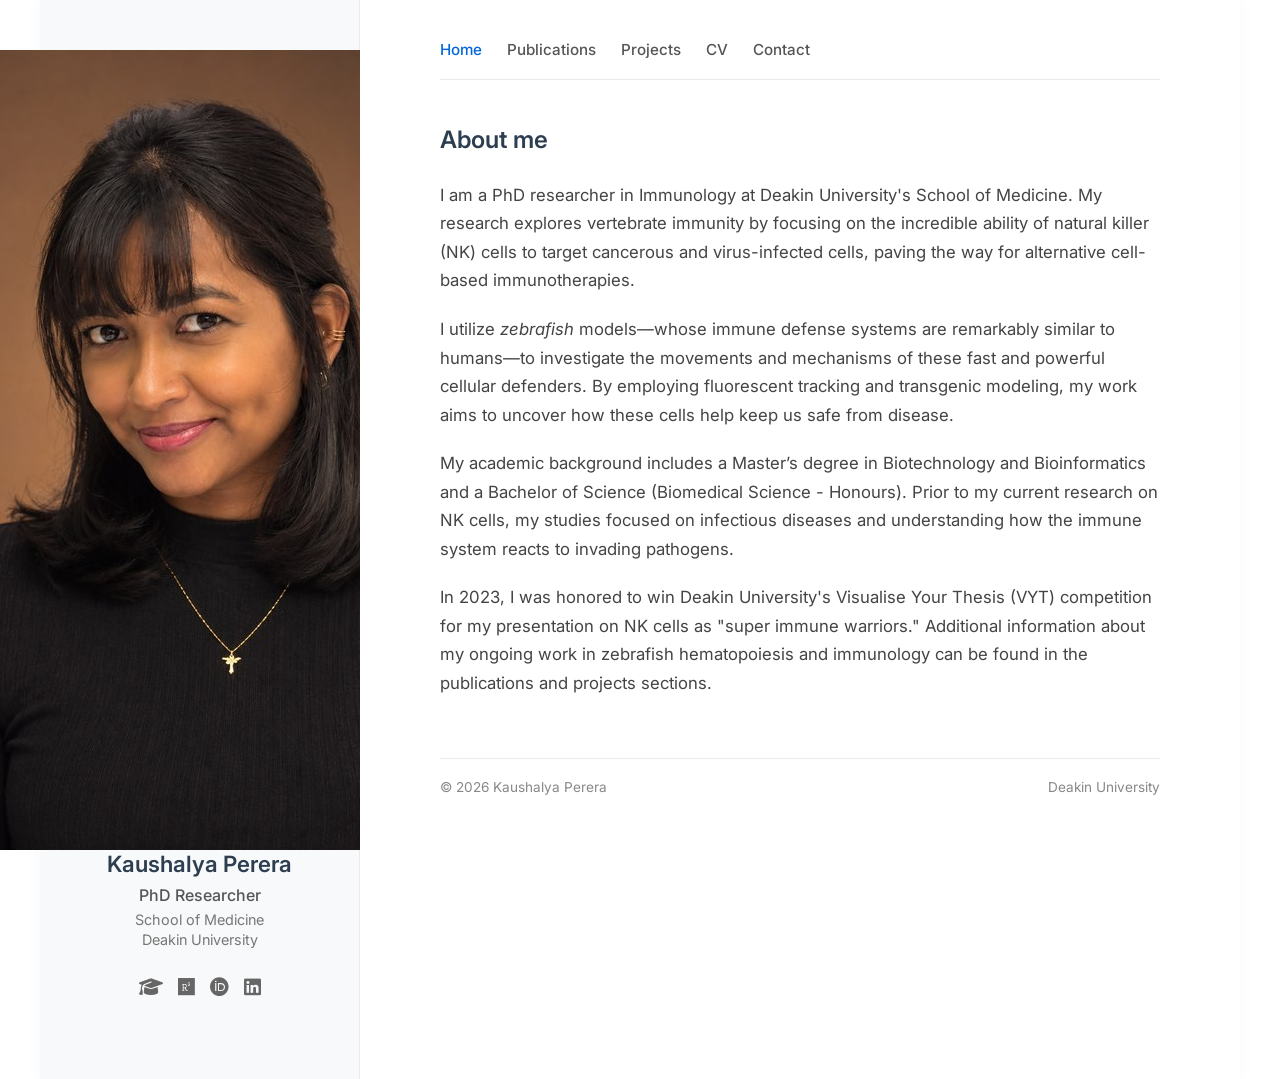
==== commit e04b59ef: "index.html" ====
--- a/index.html
+++ b/index.html
@@ -1,115 +1,242 @@
 <!DOCTYPE html>
 <html lang="en">
 <head>
-<meta charset="UTF-8">
-<meta name="viewport" content="width=device-width, initial-scale=1.0">
-<title>Kaushalya Perera, PhD</title>
-<meta name="description" content="Kaushalya Perera, PhD — immunologist and molecular biologist specialising in immune cell biology and diagnostic assay development.">
-<link rel="preconnect" href="https://fonts.googleapis.com">
-<link rel="preconnect" href="https://fonts.gstatic.com" crossorigin>
-<link href="https://fonts.googleapis.com/css2?family=Source+Serif+4:opsz,wght@8..60,400;8..60,500;8..60,600;8..60,700&family=IBM+Plex+Sans:wght@400;500;600&display=swap" rel="stylesheet">
-<link rel="stylesheet" href="style.css">
+  <meta charset="UTF-8">
+  <meta name="viewport" content="width=device-width, initial-scale=1.0">
+  <title>Kaushalya Perera - Academic Portfolio</title>
+  
+  <!-- FontAwesome for Social Icons -->
+  <link rel="stylesheet" href="https://cdnjs.cloudflare.com/ajax/libs/font-awesome/6.4.0/css/all.min.css">
+  
+  <!-- Google Fonts for a clean academic look -->
+  <link href="https://fonts.googleapis.com/css2?family=Inter:wght@300;400;500;600&display=swap" rel="stylesheet">
+
+  <style>
+    :root {
+      var(--primary-color): #2c3e50;
+      --text-color: #333333;
+      --bg-color: #ffffff;
+      --sidebar-bg: #f8f9fa;
+      --link-color: #0366d6;
+      --border-color: #eaeaea;
+    }
+
+    * {
+      box-sizing: border-box;
+    }
+
+    body {
+      font-family: 'Inter', sans-serif;
+      margin: 0;
+      padding: 0;
+      color: var(--text-color);
+      background: var(--bg-color);
+    }
+
+    .container {
+      display: flex;
+      min-height: 100vh;
+      max-width: 1200px;
+      margin: 0 auto;
+      box-shadow: 0 0 20px rgba(0,0,0,0.03);
+    }
+
+    /* --- SIDEBAR DESIGN --- */
+    .sidebar {
+      width: 320px;
+      background: var(--sidebar-bg);
+      padding: 50px 30px;
+      display: flex;
+      flex-direction: column;
+      align-items: center;
+      text-align: center;
+      border-right: 1px solid var(--border-color);
+    }
+
+    .profile-pic {
+      width: 160px;
+      height: 160px;
+      border-radius: 50%;
+      object-fit: cover;
+      margin-bottom: 20px;
+      border: 3px solid #fff;
+      box-shadow: 0 4px 10px rgba(0,0,0,0.08);
+    }
+
+    .sidebar h1 {
+      font-size: 1.4rem;
+      margin: 0 0 8px 0;
+      color: #2c3e50;
+      font-weight: 600;
+    }
+
+    .sidebar h2 {
+      font-size: 1rem;
+      font-weight: 500;
+      color: #555;
+      margin: 0 0 5px 0;
+    }
+
+    .sidebar p {
+      font-size: 0.9rem;
+      color: #777;
+      margin: 0 0 25px 0;
+      line-height: 1.4;
+    }
+
+    .social-links {
+      display: flex;
+      gap: 15px;
+      margin-bottom: 30px;
+      flex-wrap: wrap;
+      justify-content: center;
+    }
+
+    .social-links a {
+      color: #666;
+      font-size: 1.2rem;
+      transition: color 0.2s;
+      text-decoration: none;
+    }
+
+    .social-links a:hover {
+      color: var(--link-color);
+    }
+
+    /* --- MAIN CONTENT DESIGN --- */
+    .main-content {
+      flex: 1;
+      padding: 40px 80px;
+      background: #fff;
+    }
+
+    .nav {
+      display: flex;
+      gap: 25px;
+      margin-bottom: 40px;
+      border-bottom: 1px solid var(--border-color);
+      padding-bottom: 20px;
+      flex-wrap: wrap;
+    }
+
+    .nav a {
+      text-decoration: none;
+      color: #555;
+      font-weight: 500;
+      font-size: 0.95rem;
+      transition: color 0.2s;
+    }
+
+    .nav a:hover, .nav a.active {
+      color: var(--link-color);
+    }
+
+    .content-section {
+      line-height: 1.7;
+      font-size: 1.05rem;
+      color: #444;
+    }
+
+    .content-section h3 {
+      font-size: 1.5rem;
+      margin-bottom: 20px;
+      color: #2c3e50;
+      font-weight: 600;
+    }
+    
+    .content-section p {
+      margin-bottom: 20px;
+    }
+
+    .footer {
+      margin-top: 60px;
+      padding-top: 20px;
+      border-top: 1px solid var(--border-color);
+      font-size: 0.85rem;
+      color: #888;
+      display: flex;
+      justify-content: space-between;
+    }
+
+    /* --- MOBILE RESPONSIVENESS --- */
+    @media (max-width: 850px) {
+      .container {
+        flex-direction: column;
+      }
+      .sidebar {
+        width: 100%;
+        border-right: none;
+        border-bottom: 1px solid var(--border-color);
+        padding: 40px 20px;
+      }
+      .main-content {
+        padding: 30px 25px;
+      }
+      .nav {
+        flex-wrap: wrap;
+        justify-content: center;
+        gap: 15px;
+      }
+    }
+  </style>
 </head>
 <body>
 
-<nav class="topnav">
-  <a class="brand" href="index.html">Kaushalya Perera</a>
-  <ul>
-    <li><a class="navlink" href="index.html" aria-current="page">Home</a></li>
-    <li><a class="navlink" href="publications.html">Publications</a></li>
-    <li><a class="navlink" href="projects.html">Projects</a></li>
-    <li><a class="navlink" href="presentations.html">Presentations</a></li>
-    <li><a class="navlink" href="cv.html">CV</a></li>
-    <li><a class="navlink" href="contact.html">Contact</a></li>
-  </ul>
-</nav>
-
-<div class="banner">
-  <svg viewBox="0 0 1200 230" preserveAspectRatio="xMidYMid slice" xmlns="http://www.w3.org/2000/svg" aria-hidden="true">
-    <defs>
-      <linearGradient id="bannerGrad" x1="0%" y1="0%" x2="100%" y2="100%">
-        <stop offset="0%" stop-color="#372F5E"/>
-        <stop offset="55%" stop-color="#5C3F63"/>
-        <stop offset="100%" stop-color="#B25C74"/>
-      </linearGradient>
-    </defs>
-    <rect width="1200" height="230" fill="url(#bannerGrad)"/>
-
-    <g fill="#FFFFFF">
-      <circle cx="90" cy="55" r="40" opacity="0.07"/>
-      <circle cx="90" cy="55" r="12" opacity="0.15"/>
-      <circle cx="220" cy="165" r="28" opacity="0.06"/>
-      <circle cx="220" cy="165" r="8" opacity="0.14"/>
-      <circle cx="480" cy="45" r="20" opacity="0.08"/>
-      <circle cx="480" cy="45" r="6" opacity="0.17"/>
-      <circle cx="610" cy="185" r="44" opacity="0.05"/>
-      <circle cx="610" cy="185" r="14" opacity="0.12"/>
-      <circle cx="990" cy="175" r="34" opacity="0.06"/>
-      <circle cx="990" cy="175" r="10" opacity="0.14"/>
-      <circle cx="1130" cy="55" r="22" opacity="0.08"/>
-      <circle cx="1130" cy="55" r="7" opacity="0.17"/>
-    </g>
-
-    <g fill="#FFFFFF" opacity="0.14">
-      <path d="M330 120 C 365 98, 415 98, 452 118 C 440 130, 418 142, 393 142 C 370 142, 347 133, 330 120 Z"/>
-      <path d="M330 120 L 303 107 L 311 122 L 303 137 Z"/>
-    </g>
-    <g stroke="#FFFFFF" stroke-width="2" opacity="0.2" fill="none">
-      <path d="M352 106 C 363 117, 363 128, 352 139"/>
-      <path d="M372 102 C 385 117, 385 128, 372 143"/>
-      <path d="M394 100 C 407 117, 407 130, 394 145"/>
-    </g>
-
-    <g fill="#FFFFFF" opacity="0.11" transform="translate(790,60) scale(0.82)">
-      <path d="M330 120 C 365 98, 415 98, 452 118 C 440 130, 418 142, 393 142 C 370 142, 347 133, 330 120 Z"/>
-      <path d="M330 120 L 303 107 L 311 122 L 303 137 Z"/>
-    </g>
-    <g stroke="#FFFFFF" stroke-width="2" opacity="0.16" fill="none" transform="translate(790,60) scale(0.82)">
-      <path d="M352 106 C 363 117, 363 128, 352 139"/>
-      <path d="M372 102 C 385 117, 385 128, 372 143"/>
-      <path d="M394 100 C 407 117, 407 130, 394 145"/>
-    </g>
-  </svg>
-</div>
-
-<div class="page-shell">
-  <aside class="sidebar">
-    <img class="profile-photo" src="photo.jpg" alt="Kaushalya Perera">
-    <h2 class="profile-name">Kaushalya Perera</h2>
-    <p class="profile-title">Immunologist &amp; Molecular Biologist</p>
-    <p class="profile-dept">PhD in Medicine<br>Deakin University</p>
-    <ul class="side-links">
-      <li><a href="mailto:aklperera@yahoo.com">Email</a></li>
-      <li><a href="https://linkedin.com/in/aklperera" target="_blank" rel="noopener">LinkedIn</a></li>
-      <li><a href="https://www.researchgate.net/profile/Kaushalya-Perera-5" target="_blank" rel="noopener">ResearchGate</a></li>
-      <li><a href="https://orcid.org/0000-0002-1232-2627" target="orcid.widget" rel="me noopener noreferrer">ORCID</a></li>
-    </ul>
-  </aside>
-
-  <main class="page-main">
-
-    <h1 class="hero-heading">About me</h1>
-    <p class="hero-tagline">Studying how immune cells are identified and tracked, and how that translates into better diagnostic testing.</p>
-
-    <section class="about">
-      <p>I am an immunologist and molecular biologist with a <strong>PhD in Medicine</strong> from Deakin University, where my doctoral research focused on identifying marker candidates for Natural Killer cells in a zebrafish model. My work bridges <strong>immune cell biology</strong>, <strong>molecular assay development</strong>, and <strong>bioinformatics</strong> — from designing a transgenic zebrafish model and CRISPR-based mutants, to analysing single-cell sequencing data and gene promoter motifs.</p>
-
-      <p>Before starting my PhD, I worked as a Scientific Officer at a hospital diagnostic laboratory in Sri Lanka, developing and validating immunological assays within an ISO-certified quality system. That experience shaped my interest in translating research technique into rigorous, audit-ready laboratory practice.</p>
-
-      <p>Alongside the bench work, I've supervised and mentored junior researchers and contributed to a systematic review published in <em>PLOS Computational Biology</em>. More on my research can be found under <a href="projects.html">Projects</a> and <a href="publications.html">Publications</a>, and my full background under <a href="cv.html">CV</a>.</p>
-    </section>
-
-    <div class="callout">
-      <span class="medal">🏆</span>
-      <span><strong>My PhD thesis video won Deakin University's "Visualise Your Thesis" competition in 2023.</strong> Watch it on the <a href="projects.html">Projects</a> page, or <a href="https://www.youtube.com/watch?v=YO1yZsN7ZFU" target="_blank" rel="noopener">directly on YouTube</a>.</span>
-    </div>
-
-  </main>
-</div>
-
-<footer>
-  © 2026 Kaushalya Perera
-</footer>
+  <div class="container">
+    <!-- LEFT SIDEBAR -->
+    <aside class="sidebar">
+      <!-- REPLACE SRC WITH HER GITHUB IMAGE URL -->
+      <img src="photo.jpg">
+      
+      <h1>Kaushalya Perera</h1>
+      <h2>PhD Researcher</h2>
+      <p>School of Medicine<br>Deakin University</p>
+      
+      <div class="social-links">
+        <a href="https://scholar.google.com/citations?user=xdtrecEAAAAJ" target="_blank" title="Google Scholar"><i class="fa-solid fa-graduation-cap"></i></a>
+        <a href="https://www.researchgate.net/profile/Kaushalya-Perera-5" target="_blank" title="ResearchGate"><i class="fab fa-researchgate"></i></a>
+        <a href="#" title="ORCID"><i class="fab fa-orcid"></i></a>
+        <a href="#" title="LinkedIn"><i class="fab fa-linkedin"></i></a>
+      </div>
+    </aside>
+
+    <!-- RIGHT MAIN CONTENT -->
+    <main class="main-content">
+      
+      <!-- TOP NAVIGATION -->
+      <nav class="nav">
+        <a href="#" class="active">Home</a>
+        <a href="#">Publications</a>
+        <a href="#">Projects</a>
+        <a href="#">CV</a>
+        <a href="#">Contact</a>
+      </nav>
+
+      <!-- ABOUT ME SECTION -->
+      <section class="content-section">
+        <h3>About me</h3>
+        <p>
+          I am a PhD researcher in Immunology at Deakin University's School of Medicine. My research explores vertebrate immunity by focusing on the incredible ability of natural killer (NK) cells to target cancerous and virus-infected cells, paving the way for alternative cell-based immunotherapies.
+        </p>
+        <p>
+          I utilize <em>zebrafish</em> models—whose immune defense systems are remarkably similar to humans—to investigate the movements and mechanisms of these fast and powerful cellular defenders. By employing fluorescent tracking and transgenic modeling, my work aims to uncover how these cells help keep us safe from disease.
+        </p>
+        <p>
+          My academic background includes a Master’s degree in Biotechnology and Bioinformatics and a Bachelor of Science (Biomedical Science - Honours). Prior to my current research on NK cells, my studies focused on infectious diseases and understanding how the immune system reacts to invading pathogens.
+        </p>
+        <p>
+          In 2023, I was honored to win Deakin University's Visualise Your Thesis (VYT) competition for my presentation on NK cells as "super immune warriors." Additional information about my ongoing work in zebrafish hematopoiesis and immunology can be found in the publications and projects sections.
+        </p>
+      </section>
+
+      <!-- FOOTER -->
+      <footer class="footer">
+        <div>&copy; 2026 Kaushalya Perera</div>
+        <div><a href="#" style="color: #888; text-decoration: none;">Deakin University</a></div>
+      </footer>
+
+    </main>
+  </div>
 
 </body>
 </html>
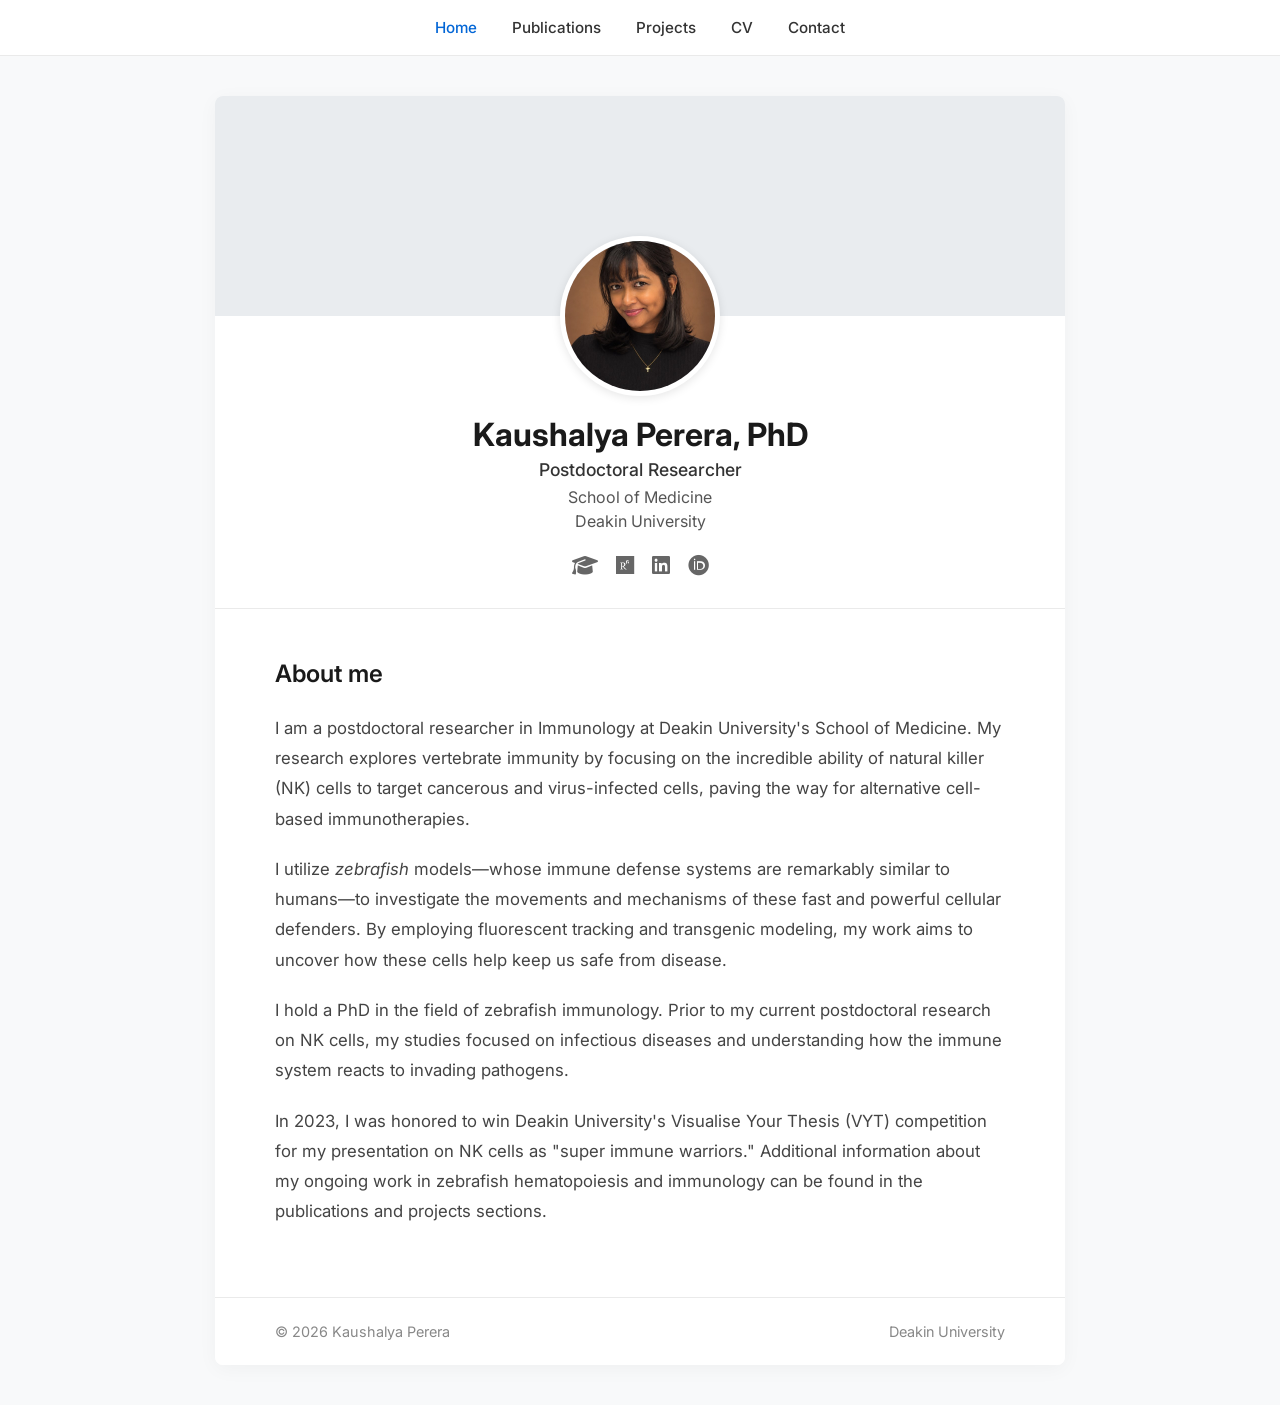
==== commit 975ccc47: "index.html" ====
--- a/index.html
+++ b/index.html
@@ -8,17 +8,17 @@
   <!-- FontAwesome for Social Icons -->
   <link rel="stylesheet" href="https://cdnjs.cloudflare.com/ajax/libs/font-awesome/6.4.0/css/all.min.css">
   
-  <!-- Google Fonts for a clean academic look -->
-  <link href="https://fonts.googleapis.com/css2?family=Inter:wght@300;400;500;600&display=swap" rel="stylesheet">
+  <!-- Google Fonts -->
+  <link href="https://fonts.googleapis.com/css2?family=Inter:wght@400;500;600;700&display=swap" rel="stylesheet">
 
   <style>
     :root {
-      var(--primary-color): #2c3e50;
       --text-color: #333333;
+      --text-muted: #555555;
       --bg-color: #ffffff;
-      --sidebar-bg: #f8f9fa;
       --link-color: #0366d6;
       --border-color: #eaeaea;
+      --body-bg: #f8f9fa;
     }
 
     * {
@@ -26,217 +26,253 @@
     }
 
     body {
-      font-family: 'Inter', sans-serif;
       margin: 0;
       padding: 0;
+      font-family: 'Inter', sans-serif;
       color: var(--text-color);
+      background-color: var(--body-bg);
+    }
+
+    /* --- TOP NAVIGATION --- */
+    .navbar {
+      background-color: var(--bg-color);
+      border-bottom: 1px solid var(--border-color);
+      position: sticky;
+      top: 0;
+      z-index: 1000;
+    }
+
+    .nav-container {
+      max-width: 1000px;
+      margin: 0 auto;
+      display: flex;
+      justify-content: center;
+      padding: 18px 20px;
+      gap: 35px;
+      flex-wrap: wrap;
+    }
+
+    .nav-container a {
+      text-decoration: none;
+      color: var(--text-color);
+      font-weight: 500;
+      font-size: 0.95rem;
+      transition: color 0.2s;
+    }
+
+    .nav-container a:hover, .nav-container a.active {
+      color: var(--link-color);
+    }
+
+    /* --- MAIN CONTENT CONTAINER --- */
+    .main-container {
+      max-width: 850px;
+      margin: 40px auto;
       background: var(--bg-color);
-    }
-
-    .container {
-      display: flex;
-      min-height: 100vh;
-      max-width: 1200px;
-      margin: 0 auto;
-      box-shadow: 0 0 20px rgba(0,0,0,0.03);
-    }
-
-    /* --- SIDEBAR DESIGN --- */
-    .sidebar {
-      width: 320px;
-      background: var(--sidebar-bg);
-      padding: 50px 30px;
-      display: flex;
-      flex-direction: column;
-      align-items: center;
+      border-radius: 8px;
+      box-shadow: 0 4px 20px rgba(0,0,0,0.04);
+      overflow: hidden;
+    }
+
+    /* --- BANNER --- */
+    .banner {
+      width: 100%;
+      height: 220px;
+      /* Replace this URL with any banner image she wants */
+      background-image: url('https://images.unsplash.com/photo-1576086213369-97a306d36557?q=80&w=2000&auto=format&fit=crop'); 
+      background-size: cover;
+      background-position: center;
+      background-color: #e9ecef;
+    }
+
+    /* --- PROFILE HEADER --- */
+    .profile-header {
       text-align: center;
-      border-right: 1px solid var(--border-color);
-    }
-
-    .profile-pic {
+      padding: 0 40px 30px 40px;
+      border-bottom: 1px solid var(--border-color);
+    }
+
+    .avatar {
       width: 160px;
       height: 160px;
       border-radius: 50%;
+      border: 5px solid var(--bg-color);
+      margin-top: -80px; 
       object-fit: cover;
-      margin-bottom: 20px;
-      border: 3px solid #fff;
-      box-shadow: 0 4px 10px rgba(0,0,0,0.08);
-    }
-
-    .sidebar h1 {
-      font-size: 1.4rem;
-      margin: 0 0 8px 0;
-      color: #2c3e50;
-      font-weight: 600;
-    }
-
-    .sidebar h2 {
+      background-color: #fff;
+      box-shadow: 0 2px 10px rgba(0,0,0,0.1);
+    }
+
+    .profile-header h1 {
+      margin: 15px 0 5px 0;
+      font-size: 2rem;
+      font-weight: 700;
+      color: #1a1a1a;
+    }
+
+    .profile-header .title {
+      font-size: 1.1rem;
+      color: var(--text-color);
+      margin: 0 0 5px 0;
+      font-weight: 500;
+    }
+
+    .profile-header .affiliation {
       font-size: 1rem;
-      font-weight: 500;
-      color: #555;
-      margin: 0 0 5px 0;
-    }
-
-    .sidebar p {
-      font-size: 0.9rem;
-      color: #777;
-      margin: 0 0 25px 0;
-      line-height: 1.4;
+      color: var(--text-muted);
+      margin: 0 0 20px 0;
+      line-height: 1.5;
     }
 
     .social-links {
       display: flex;
-      gap: 15px;
-      margin-bottom: 30px;
-      flex-wrap: wrap;
       justify-content: center;
+      gap: 18px;
     }
 
     .social-links a {
       color: #666;
-      font-size: 1.2rem;
-      transition: color 0.2s;
+      font-size: 1.3rem;
       text-decoration: none;
+      transition: color 0.2s, transform 0.2s;
     }
 
     .social-links a:hover {
       color: var(--link-color);
-    }
-
-    /* --- MAIN CONTENT DESIGN --- */
-    .main-content {
-      flex: 1;
-      padding: 40px 80px;
-      background: #fff;
-    }
-
-    .nav {
-      display: flex;
-      gap: 25px;
-      margin-bottom: 40px;
-      border-bottom: 1px solid var(--border-color);
-      padding-bottom: 20px;
-      flex-wrap: wrap;
-    }
-
-    .nav a {
-      text-decoration: none;
-      color: #555;
-      font-weight: 500;
-      font-size: 0.95rem;
-      transition: color 0.2s;
-    }
-
-    .nav a:hover, .nav a.active {
-      color: var(--link-color);
-    }
-
-    .content-section {
-      line-height: 1.7;
+      transform: translateY(-2px);
+    }
+
+    /* --- TEXT CONTENT AREA --- */
+    .content-area {
+      padding: 50px 60px;
+    }
+
+    .content-area h2 {
+      font-size: 1.5rem;
+      margin-top: 0;
+      margin-bottom: 25px;
+      font-weight: 600;
+      color: #1a1a1a;
+    }
+
+    .content-area p {
+      line-height: 1.8;
+      margin-bottom: 20px;
       font-size: 1.05rem;
       color: #444;
     }
 
-    .content-section h3 {
-      font-size: 1.5rem;
-      margin-bottom: 20px;
-      color: #2c3e50;
-      font-weight: 600;
-    }
-    
-    .content-section p {
-      margin-bottom: 20px;
-    }
-
+    /* --- FOOTER --- */
     .footer {
-      margin-top: 60px;
-      padding-top: 20px;
+      text-align: center;
+      color: #888;
+      font-size: 0.9rem;
       border-top: 1px solid var(--border-color);
-      font-size: 0.85rem;
-      color: #888;
+      background-color: var(--bg-color);
       display: flex;
       justify-content: space-between;
+      padding: 25px 60px;
+    }
+
+    .footer a {
+      color: #888;
+      text-decoration: none;
+    }
+
+    .footer a:hover {
+      color: var(--link-color);
     }
 
     /* --- MOBILE RESPONSIVENESS --- */
-    @media (max-width: 850px) {
-      .container {
+    @media (max-width: 768px) {
+      .nav-container {
+        gap: 15px;
+        padding: 15px;
+      }
+      .main-container {
+        margin: 20px;
+        border-radius: 0;
+      }
+      .content-area {
+        padding: 30px 25px;
+      }
+      .footer {
         flex-direction: column;
-      }
-      .sidebar {
-        width: 100%;
-        border-right: none;
-        border-bottom: 1px solid var(--border-color);
-        padding: 40px 20px;
-      }
-      .main-content {
-        padding: 30px 25px;
-      }
-      .nav {
-        flex-wrap: wrap;
-        justify-content: center;
-        gap: 15px;
+        gap: 10px;
+        padding: 25px;
+      }
+      .banner {
+        height: 160px;
+      }
+      .avatar {
+        width: 130px;
+        height: 130px;
+        margin-top: -65px;
       }
     }
   </style>
 </head>
 <body>
 
-  <div class="container">
-    <!-- LEFT SIDEBAR -->
-    <aside class="sidebar">
-      <!-- REPLACE SRC WITH HER GITHUB IMAGE URL -->
-      <img src="photo.jpg">
-      
-      <h1>Kaushalya Perera</h1>
-      <h2>PhD Researcher</h2>
-      <p>School of Medicine<br>Deakin University</p>
-      
-      <div class="social-links">
-        <a href="https://scholar.google.com/citations?user=xdtrecEAAAAJ" target="_blank" title="Google Scholar"><i class="fa-solid fa-graduation-cap"></i></a>
-        <a href="https://www.researchgate.net/profile/Kaushalya-Perera-5" target="_blank" title="ResearchGate"><i class="fab fa-researchgate"></i></a>
-        <a href="#" title="ORCID"><i class="fab fa-orcid"></i></a>
-        <a href="#" title="LinkedIn"><i class="fab fa-linkedin"></i></a>
+  <!-- TOP NAVIGATION -->
+  <nav class="navbar">
+    <div class="nav-container">
+      <a href="#" class="active">Home</a>
+      <a href="#">Publications</a>
+      <a href="#">Projects</a>
+      <a href="#">CV</a>
+      <a href="#">Contact</a>
+    </div>
+  </nav>
+
+  <!-- MAIN WRAPPER -->
+  <main class="main-container">
+    
+    <!-- HEADER: BANNER & PROFILE -->
+    <header>
+      <div class="banner"></div>
+      <div class="profile-header">
+        
+        <!-- IMAGE UPDATED TO photo.jpg -->
+        <img src="photo.jpg" alt="Kaushalya Perera" class="avatar" onerror="this.src='photo.png'">
+        
+        <h1>Kaushalya Perera, PhD</h1>
+        <p class="title">Postdoctoral Researcher</p>
+        <p class="affiliation">School of Medicine<br>Deakin University</p>
+        
+        <div class="social-links">
+          <a href="https://scholar.google.com/citations?user=xdtrecEAAAAJ" target="_blank" title="Google Scholar"><i class="fa-solid fa-graduation-cap"></i></a>
+          <a href="https://www.researchgate.net/profile/Kaushalya-Perera-5" target="_blank" title="ResearchGate"><i class="fab fa-researchgate"></i></a>
+          <a href="#" title="LinkedIn"><i class="fab fa-linkedin"></i></a>
+          <a href="#" title="ORCID"><i class="fab fa-orcid"></i></a>
+        </div>
       </div>
-    </aside>
-
-    <!-- RIGHT MAIN CONTENT -->
-    <main class="main-content">
-      
-      <!-- TOP NAVIGATION -->
-      <nav class="nav">
-        <a href="#" class="active">Home</a>
-        <a href="#">Publications</a>
-        <a href="#">Projects</a>
-        <a href="#">CV</a>
-        <a href="#">Contact</a>
-      </nav>
-
-      <!-- ABOUT ME SECTION -->
-      <section class="content-section">
-        <h3>About me</h3>
-        <p>
-          I am a PhD researcher in Immunology at Deakin University's School of Medicine. My research explores vertebrate immunity by focusing on the incredible ability of natural killer (NK) cells to target cancerous and virus-infected cells, paving the way for alternative cell-based immunotherapies.
-        </p>
-        <p>
-          I utilize <em>zebrafish</em> models—whose immune defense systems are remarkably similar to humans—to investigate the movements and mechanisms of these fast and powerful cellular defenders. By employing fluorescent tracking and transgenic modeling, my work aims to uncover how these cells help keep us safe from disease.
-        </p>
-        <p>
-          My academic background includes a Master’s degree in Biotechnology and Bioinformatics and a Bachelor of Science (Biomedical Science - Honours). Prior to my current research on NK cells, my studies focused on infectious diseases and understanding how the immune system reacts to invading pathogens.
-        </p>
-        <p>
-          In 2023, I was honored to win Deakin University's Visualise Your Thesis (VYT) competition for my presentation on NK cells as "super immune warriors." Additional information about my ongoing work in zebrafish hematopoiesis and immunology can be found in the publications and projects sections.
-        </p>
-      </section>
-
-      <!-- FOOTER -->
-      <footer class="footer">
-        <div>&copy; 2026 Kaushalya Perera</div>
-        <div><a href="#" style="color: #888; text-decoration: none;">Deakin University</a></div>
-      </footer>
-
-    </main>
-  </div>
+    </header>
+
+    <!-- ABOUT ME TEXT -->
+    <section class="content-area">
+      <h2>About me</h2>
+      <p>
+        I am a postdoctoral researcher in Immunology at Deakin University's School of Medicine. My research explores vertebrate immunity by focusing on the incredible ability of natural killer (NK) cells to target cancerous and virus-infected cells, paving the way for alternative cell-based immunotherapies.
+      </p>
+      <p>
+        I utilize <em>zebrafish</em> models—whose immune defense systems are remarkably similar to humans—to investigate the movements and mechanisms of these fast and powerful cellular defenders. By employing fluorescent tracking and transgenic modeling, my work aims to uncover how these cells help keep us safe from disease.
+      </p>
+      <p>
+        I hold a PhD in the field of zebrafish immunology. Prior to my current postdoctoral research on NK cells, my studies focused on infectious diseases and understanding how the immune system reacts to invading pathogens.
+      </p>
+      <p>
+        In 2023, I was honored to win Deakin University's Visualise Your Thesis (VYT) competition for my presentation on NK cells as "super immune warriors." Additional information about my ongoing work in zebrafish hematopoiesis and immunology can be found in the publications and projects sections.
+      </p>
+    </section>
+
+    <!-- FOOTER -->
+    <footer class="footer">
+      <div>&copy; 2026 Kaushalya Perera</div>
+      <div><a href="#">Deakin University</a></div>
+    </footer>
+
+  </main>
 
 </body>
 </html>
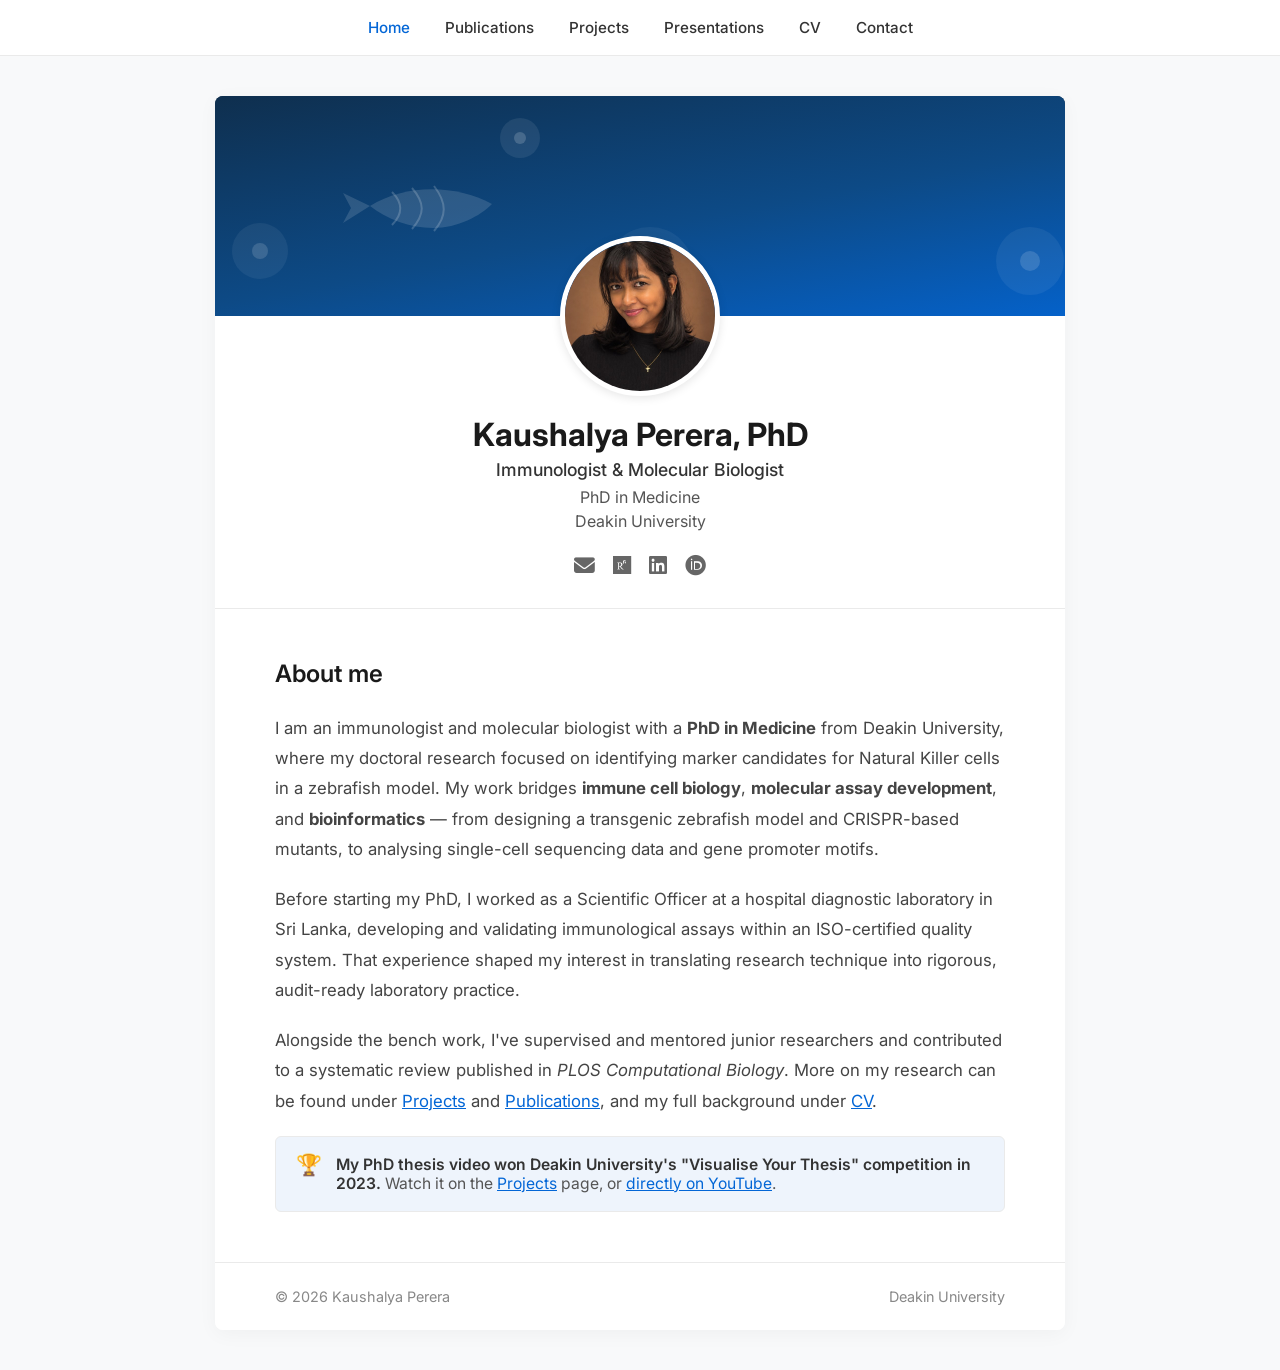
==== commit 93521fea: "Add files via upload" ====
--- a/index.html
+++ b/index.html
@@ -4,272 +4,91 @@
   <meta charset="UTF-8">
   <meta name="viewport" content="width=device-width, initial-scale=1.0">
   <title>Kaushalya Perera - Academic Portfolio</title>
-  
-  <!-- FontAwesome for Social Icons -->
   <link rel="stylesheet" href="https://cdnjs.cloudflare.com/ajax/libs/font-awesome/6.4.0/css/all.min.css">
-  
-  <!-- Google Fonts -->
   <link href="https://fonts.googleapis.com/css2?family=Inter:wght@400;500;600;700&display=swap" rel="stylesheet">
-
-  <style>
-    :root {
-      --text-color: #333333;
-      --text-muted: #555555;
-      --bg-color: #ffffff;
-      --link-color: #0366d6;
-      --border-color: #eaeaea;
-      --body-bg: #f8f9fa;
-    }
-
-    * {
-      box-sizing: border-box;
-    }
-
-    body {
-      margin: 0;
-      padding: 0;
-      font-family: 'Inter', sans-serif;
-      color: var(--text-color);
-      background-color: var(--body-bg);
-    }
-
-    /* --- TOP NAVIGATION --- */
-    .navbar {
-      background-color: var(--bg-color);
-      border-bottom: 1px solid var(--border-color);
-      position: sticky;
-      top: 0;
-      z-index: 1000;
-    }
-
-    .nav-container {
-      max-width: 1000px;
-      margin: 0 auto;
-      display: flex;
-      justify-content: center;
-      padding: 18px 20px;
-      gap: 35px;
-      flex-wrap: wrap;
-    }
-
-    .nav-container a {
-      text-decoration: none;
-      color: var(--text-color);
-      font-weight: 500;
-      font-size: 0.95rem;
-      transition: color 0.2s;
-    }
-
-    .nav-container a:hover, .nav-container a.active {
-      color: var(--link-color);
-    }
-
-    /* --- MAIN CONTENT CONTAINER --- */
-    .main-container {
-      max-width: 850px;
-      margin: 40px auto;
-      background: var(--bg-color);
-      border-radius: 8px;
-      box-shadow: 0 4px 20px rgba(0,0,0,0.04);
-      overflow: hidden;
-    }
-
-    /* --- BANNER --- */
-    .banner {
-      width: 100%;
-      height: 220px;
-      /* Replace this URL with any banner image she wants */
-      background-image: url('https://images.unsplash.com/photo-1576086213369-97a306d36557?q=80&w=2000&auto=format&fit=crop'); 
-      background-size: cover;
-      background-position: center;
-      background-color: #e9ecef;
-    }
-
-    /* --- PROFILE HEADER --- */
-    .profile-header {
-      text-align: center;
-      padding: 0 40px 30px 40px;
-      border-bottom: 1px solid var(--border-color);
-    }
-
-    .avatar {
-      width: 160px;
-      height: 160px;
-      border-radius: 50%;
-      border: 5px solid var(--bg-color);
-      margin-top: -80px; 
-      object-fit: cover;
-      background-color: #fff;
-      box-shadow: 0 2px 10px rgba(0,0,0,0.1);
-    }
-
-    .profile-header h1 {
-      margin: 15px 0 5px 0;
-      font-size: 2rem;
-      font-weight: 700;
-      color: #1a1a1a;
-    }
-
-    .profile-header .title {
-      font-size: 1.1rem;
-      color: var(--text-color);
-      margin: 0 0 5px 0;
-      font-weight: 500;
-    }
-
-    .profile-header .affiliation {
-      font-size: 1rem;
-      color: var(--text-muted);
-      margin: 0 0 20px 0;
-      line-height: 1.5;
-    }
-
-    .social-links {
-      display: flex;
-      justify-content: center;
-      gap: 18px;
-    }
-
-    .social-links a {
-      color: #666;
-      font-size: 1.3rem;
-      text-decoration: none;
-      transition: color 0.2s, transform 0.2s;
-    }
-
-    .social-links a:hover {
-      color: var(--link-color);
-      transform: translateY(-2px);
-    }
-
-    /* --- TEXT CONTENT AREA --- */
-    .content-area {
-      padding: 50px 60px;
-    }
-
-    .content-area h2 {
-      font-size: 1.5rem;
-      margin-top: 0;
-      margin-bottom: 25px;
-      font-weight: 600;
-      color: #1a1a1a;
-    }
-
-    .content-area p {
-      line-height: 1.8;
-      margin-bottom: 20px;
-      font-size: 1.05rem;
-      color: #444;
-    }
-
-    /* --- FOOTER --- */
-    .footer {
-      text-align: center;
-      color: #888;
-      font-size: 0.9rem;
-      border-top: 1px solid var(--border-color);
-      background-color: var(--bg-color);
-      display: flex;
-      justify-content: space-between;
-      padding: 25px 60px;
-    }
-
-    .footer a {
-      color: #888;
-      text-decoration: none;
-    }
-
-    .footer a:hover {
-      color: var(--link-color);
-    }
-
-    /* --- MOBILE RESPONSIVENESS --- */
-    @media (max-width: 768px) {
-      .nav-container {
-        gap: 15px;
-        padding: 15px;
-      }
-      .main-container {
-        margin: 20px;
-        border-radius: 0;
-      }
-      .content-area {
-        padding: 30px 25px;
-      }
-      .footer {
-        flex-direction: column;
-        gap: 10px;
-        padding: 25px;
-      }
-      .banner {
-        height: 160px;
-      }
-      .avatar {
-        width: 130px;
-        height: 130px;
-        margin-top: -65px;
-      }
-    }
-  </style>
+  <link rel="stylesheet" href="style.css">
 </head>
 <body>
 
-  <!-- TOP NAVIGATION -->
   <nav class="navbar">
     <div class="nav-container">
-      <a href="#" class="active">Home</a>
-      <a href="#">Publications</a>
-      <a href="#">Projects</a>
-      <a href="#">CV</a>
-      <a href="#">Contact</a>
+      <a href="index.html" class="active">Home</a>
+      <a href="publications.html">Publications</a>
+      <a href="projects.html">Projects</a>
+      <a href="presentations.html">Presentations</a>
+      <a href="cv.html">CV</a>
+      <a href="contact.html">Contact</a>
     </div>
   </nav>
 
-  <!-- MAIN WRAPPER -->
   <main class="main-container">
-    
-    <!-- HEADER: BANNER & PROFILE -->
+
     <header>
-      <div class="banner"></div>
+      <div class="banner">
+        <svg viewBox="0 0 1200 220" preserveAspectRatio="xMidYMid slice" xmlns="http://www.w3.org/2000/svg" aria-hidden="true">
+          <defs>
+            <linearGradient id="bannerGrad" x1="0%" y1="0%" x2="100%" y2="100%">
+              <stop offset="0%" stop-color="#0f2b46"/>
+              <stop offset="55%" stop-color="#0d4a86"/>
+              <stop offset="100%" stop-color="#0366d6"/>
+            </linearGradient>
+          </defs>
+          <rect width="1200" height="220" fill="url(#bannerGrad)"/>
+          <g fill="#FFFFFF">
+            <circle cx="90" cy="55" r="40" opacity="0.07"/><circle cx="90" cy="55" r="12" opacity="0.15"/>
+            <circle cx="220" cy="155" r="28" opacity="0.06"/><circle cx="220" cy="155" r="8" opacity="0.14"/>
+            <circle cx="480" cy="42" r="20" opacity="0.08"/><circle cx="480" cy="42" r="6" opacity="0.17"/>
+            <circle cx="610" cy="175" r="44" opacity="0.05"/><circle cx="610" cy="175" r="14" opacity="0.12"/>
+            <circle cx="990" cy="165" r="34" opacity="0.06"/><circle cx="990" cy="165" r="10" opacity="0.14"/>
+            <circle cx="1130" cy="50" r="22" opacity="0.08"/><circle cx="1130" cy="50" r="7" opacity="0.17"/>
+          </g>
+          <g fill="#FFFFFF" opacity="0.13">
+            <path d="M330 110 C 365 88, 415 88, 452 108 C 440 120, 418 132, 393 132 C 370 132, 347 123, 330 110 Z"/>
+            <path d="M330 110 L 303 97 L 311 112 L 303 127 Z"/>
+          </g>
+          <g stroke="#FFFFFF" stroke-width="2" opacity="0.18" fill="none">
+            <path d="M352 96 C 363 107, 363 118, 352 129"/><path d="M372 92 C 385 107, 385 118, 372 133"/><path d="M394 90 C 407 107, 407 120, 394 135"/>
+          </g>
+          <g fill="#FFFFFF" opacity="0.1" transform="translate(790,55) scale(0.82)">
+            <path d="M330 110 C 365 88, 415 88, 452 108 C 440 120, 418 132, 393 132 C 370 132, 347 123, 330 110 Z"/>
+            <path d="M330 110 L 303 97 L 311 112 L 303 127 Z"/>
+          </g>
+          <g stroke="#FFFFFF" stroke-width="2" opacity="0.15" fill="none" transform="translate(790,55) scale(0.82)">
+            <path d="M352 96 C 363 107, 363 118, 352 129"/><path d="M372 92 C 385 107, 385 118, 372 133"/><path d="M394 90 C 407 107, 407 120, 394 135"/>
+          </g>
+        </svg>
+      </div>
       <div class="profile-header">
-        
-        <!-- IMAGE UPDATED TO photo.jpg -->
-        <img src="photo.jpg" alt="Kaushalya Perera" class="avatar" onerror="this.src='photo.png'">
-        
+        <img src="photo.jpg" alt="Kaushalya Perera" class="avatar">
         <h1>Kaushalya Perera, PhD</h1>
-        <p class="title">Postdoctoral Researcher</p>
-        <p class="affiliation">School of Medicine<br>Deakin University</p>
-        
+        <p class="title">Immunologist &amp; Molecular Biologist</p>
+        <p class="affiliation">PhD in Medicine<br>Deakin University</p>
         <div class="social-links">
-          <a href="https://scholar.google.com/citations?user=xdtrecEAAAAJ" target="_blank" title="Google Scholar"><i class="fa-solid fa-graduation-cap"></i></a>
+          <a href="mailto:aklperera@yahoo.com" title="Email"><i class="fa-solid fa-envelope"></i></a>
           <a href="https://www.researchgate.net/profile/Kaushalya-Perera-5" target="_blank" title="ResearchGate"><i class="fab fa-researchgate"></i></a>
-          <a href="#" title="LinkedIn"><i class="fab fa-linkedin"></i></a>
-          <a href="#" title="ORCID"><i class="fab fa-orcid"></i></a>
+          <a href="https://linkedin.com/in/aklperera" target="_blank" title="LinkedIn"><i class="fab fa-linkedin"></i></a>
+          <a href="https://orcid.org/0000-0002-1232-2627" target="orcid.widget" rel="me noopener noreferrer" title="ORCID"><i class="fab fa-orcid"></i></a>
         </div>
       </div>
     </header>
 
-    <!-- ABOUT ME TEXT -->
     <section class="content-area">
       <h2>About me</h2>
-      <p>
-        I am a postdoctoral researcher in Immunology at Deakin University's School of Medicine. My research explores vertebrate immunity by focusing on the incredible ability of natural killer (NK) cells to target cancerous and virus-infected cells, paving the way for alternative cell-based immunotherapies.
-      </p>
-      <p>
-        I utilize <em>zebrafish</em> models—whose immune defense systems are remarkably similar to humans—to investigate the movements and mechanisms of these fast and powerful cellular defenders. By employing fluorescent tracking and transgenic modeling, my work aims to uncover how these cells help keep us safe from disease.
-      </p>
-      <p>
-        I hold a PhD in the field of zebrafish immunology. Prior to my current postdoctoral research on NK cells, my studies focused on infectious diseases and understanding how the immune system reacts to invading pathogens.
-      </p>
-      <p>
-        In 2023, I was honored to win Deakin University's Visualise Your Thesis (VYT) competition for my presentation on NK cells as "super immune warriors." Additional information about my ongoing work in zebrafish hematopoiesis and immunology can be found in the publications and projects sections.
-      </p>
+      <p>I am an immunologist and molecular biologist with a <strong>PhD in Medicine</strong> from Deakin University, where my doctoral research focused on identifying marker candidates for Natural Killer cells in a zebrafish model. My work bridges <strong>immune cell biology</strong>, <strong>molecular assay development</strong>, and <strong>bioinformatics</strong> — from designing a transgenic zebrafish model and CRISPR-based mutants, to analysing single-cell sequencing data and gene promoter motifs.</p>
+
+      <p>Before starting my PhD, I worked as a Scientific Officer at a hospital diagnostic laboratory in Sri Lanka, developing and validating immunological assays within an ISO-certified quality system. That experience shaped my interest in translating research technique into rigorous, audit-ready laboratory practice.</p>
+
+      <p>Alongside the bench work, I've supervised and mentored junior researchers and contributed to a systematic review published in <em>PLOS Computational Biology</em>. More on my research can be found under <a href="projects.html">Projects</a> and <a href="publications.html">Publications</a>, and my full background under <a href="cv.html">CV</a>.</p>
+
+      <div class="callout">
+        <span class="medal">🏆</span>
+        <span><strong>My PhD thesis video won Deakin University's "Visualise Your Thesis" competition in 2023.</strong> Watch it on the <a href="projects.html">Projects</a> page, or <a href="https://www.youtube.com/watch?v=YO1yZsN7ZFU" target="_blank" rel="noopener">directly on YouTube</a>.</span>
+      </div>
     </section>
 
-    <!-- FOOTER -->
     <footer class="footer">
       <div>&copy; 2026 Kaushalya Perera</div>
-      <div><a href="#">Deakin University</a></div>
+      <div><a href="https://www.deakin.edu.au" target="_blank" rel="noopener">Deakin University</a></div>
     </footer>
 
   </main>
--- a/style.css
+++ b/style.css
@@ -0,0 +1,194 @@
+:root {
+  --text-color: #333333;
+  --text-muted: #555555;
+  --bg-color: #ffffff;
+  --link-color: #0366d6;
+  --border-color: #eaeaea;
+  --body-bg: #f8f9fa;
+  --accent-soft: #eef4fc;
+}
+
+* { box-sizing: border-box; }
+
+body {
+  margin: 0;
+  padding: 0;
+  font-family: 'Inter', sans-serif;
+  color: var(--text-color);
+  background-color: var(--body-bg);
+}
+
+a { color: var(--link-color); }
+
+/* --- TOP NAVIGATION --- */
+.navbar {
+  background-color: var(--bg-color);
+  border-bottom: 1px solid var(--border-color);
+  position: sticky;
+  top: 0;
+  z-index: 1000;
+}
+
+.nav-container {
+  max-width: 1000px;
+  margin: 0 auto;
+  display: flex;
+  justify-content: center;
+  padding: 18px 20px;
+  gap: 35px;
+  flex-wrap: wrap;
+}
+
+.nav-container a {
+  text-decoration: none;
+  color: var(--text-color);
+  font-weight: 500;
+  font-size: 0.95rem;
+  transition: color 0.2s;
+}
+
+.nav-container a:hover, .nav-container a.active { color: var(--link-color); }
+
+/* --- MAIN CONTENT CONTAINER --- */
+.main-container {
+  max-width: 850px;
+  margin: 40px auto;
+  background: var(--bg-color);
+  border-radius: 8px;
+  box-shadow: 0 4px 20px rgba(0,0,0,0.04);
+  overflow: hidden;
+}
+
+/* --- BANNER --- */
+.banner { width: 100%; height: 220px; background-color: #0f2b46; }
+.banner svg { width: 100%; height: 100%; display: block; }
+
+/* --- PROFILE HEADER --- */
+.profile-header {
+  text-align: center;
+  padding: 0 40px 30px 40px;
+  border-bottom: 1px solid var(--border-color);
+}
+
+.avatar {
+  width: 160px;
+  height: 160px;
+  border-radius: 50%;
+  border: 5px solid var(--bg-color);
+  margin-top: -80px;
+  object-fit: cover;
+  background-color: #fff;
+  box-shadow: 0 2px 10px rgba(0,0,0,0.1);
+}
+
+.profile-header h1 { margin: 15px 0 5px 0; font-size: 2rem; font-weight: 700; color: #1a1a1a; }
+.profile-header .title { font-size: 1.1rem; color: var(--text-color); margin: 0 0 5px 0; font-weight: 500; }
+.profile-header .affiliation { font-size: 1rem; color: var(--text-muted); margin: 0 0 20px 0; line-height: 1.5; }
+
+.social-links { display: flex; justify-content: center; gap: 18px; }
+.social-links a { color: #666; font-size: 1.3rem; text-decoration: none; transition: color 0.2s, transform 0.2s; }
+.social-links a:hover { color: var(--link-color); transform: translateY(-2px); }
+
+/* --- TEXT CONTENT AREA --- */
+.content-area { padding: 50px 60px; }
+.content-area h2 { font-size: 1.5rem; margin-top: 0; margin-bottom: 25px; font-weight: 600; color: #1a1a1a; }
+.content-area p { line-height: 1.8; margin-bottom: 20px; font-size: 1.05rem; color: #444; }
+.content-area .page-intro { color: var(--text-muted); font-size: 1rem; margin-bottom: 36px; }
+
+/* --- Callout --- */
+.callout {
+  display: flex;
+  gap: 14px;
+  align-items: flex-start;
+  background: var(--accent-soft);
+  border: 1px solid var(--border-color);
+  border-radius: 6px;
+  padding: 18px 20px;
+  margin: 8px 0 0;
+  font-size: 0.98rem;
+  color: var(--text-muted);
+}
+.callout .medal { font-size: 1.3rem; line-height: 1; }
+.callout strong { color: var(--text-color); font-weight: 600; }
+
+/* --- CV entries --- */
+.section-block { margin-bottom: 40px; }
+.section-block:last-child { margin-bottom: 0; }
+
+.cv-entry { padding: 16px 0; border-top: 1px solid var(--border-color); }
+.cv-entry:first-child { border-top: none; padding-top: 0; }
+
+.cv-entry-head { display: flex; justify-content: space-between; align-items: baseline; gap: 12px; flex-wrap: wrap; }
+.cv-role { font-size: 1.08rem; font-weight: 600; color: #1a1a1a; margin: 0; }
+.cv-dates { font-size: 0.85rem; color: var(--text-muted); white-space: nowrap; }
+.cv-org { font-size: 0.92rem; color: var(--link-color); margin: 2px 0 8px; }
+.cv-desc { font-size: 0.96rem; color: var(--text-muted); margin: 0; line-height: 1.7; }
+
+.skills-grid { display: grid; grid-template-columns: repeat(2, 1fr); gap: 22px 32px; }
+.skill-group-name { font-size: 0.82rem; color: var(--link-color); margin: 0 0 6px; font-weight: 600; }
+.skill-list { font-size: 0.92rem; color: var(--text-muted); margin: 0; line-height: 1.65; }
+
+.awards-list { list-style: none; padding: 0; margin: 0; display: grid; gap: 12px; }
+.awards-list li { font-size: 0.96rem; color: var(--text-muted); padding-left: 18px; position: relative; }
+.awards-list li::before { content: "•"; position: absolute; left: 0; color: var(--link-color); font-weight: 700; }
+.awards-list strong { color: var(--text-color); font-weight: 600; }
+
+/* --- Publications --- */
+.pub-item { display: grid; grid-template-columns: 56px 1fr; gap: 18px; padding: 22px 0; border-top: 1px solid var(--border-color); }
+.pub-item:first-child { border-top: none; padding-top: 0; }
+.pub-icon { width: 56px; height: 56px; border-radius: 8px; background: var(--accent-soft); display: flex; align-items: center; justify-content: center; color: var(--link-color); font-size: 1.4rem; }
+.pub-title-text { font-size: 1.05rem; font-weight: 600; color: #1a1a1a; margin: 0 0 6px; }
+.pub-meta { font-size: 0.92rem; color: var(--text-muted); margin: 0; }
+.pub-journal { font-style: italic; }
+
+/* --- Projects --- */
+.project-item { padding: 28px 0; border-top: 1px solid var(--border-color); }
+.project-item:first-child { border-top: none; padding-top: 0; }
+.project-title { font-size: 1.2rem; font-weight: 700; color: #1a1a1a; margin: 0 0 4px; }
+.project-meta { font-size: 0.86rem; color: var(--link-color); margin: 0 0 14px; }
+.project-desc { font-size: 0.98rem; color: var(--text-muted); margin: 0 0 16px; line-height: 1.75; }
+
+.video-embed { position: relative; width: 100%; max-width: 560px; padding-top: 56.25%; border-radius: 8px; overflow: hidden; box-shadow: 0 4px 16px rgba(0,0,0,0.12); margin: 4px 0; }
+.video-embed iframe { position: absolute; top: 0; left: 0; width: 100%; height: 100%; border: 0; }
+
+/* --- Contact --- */
+.contact-cta {
+  display: inline-block;
+  margin-top: 12px;
+  padding: 12px 26px;
+  background: var(--link-color);
+  color: #fff;
+  border-radius: 6px;
+  font-size: 0.98rem;
+  text-decoration: none;
+  font-weight: 500;
+}
+.contact-cta:hover { background: #024ea3; color: #fff; }
+
+/* --- FOOTER --- */
+.footer {
+  text-align: center;
+  color: #888;
+  font-size: 0.9rem;
+  border-top: 1px solid var(--border-color);
+  background-color: var(--bg-color);
+  display: flex;
+  justify-content: space-between;
+  padding: 25px 60px;
+}
+.footer a { color: #888; text-decoration: none; }
+.footer a:hover { color: var(--link-color); }
+
+/* --- MOBILE RESPONSIVENESS --- */
+@media (max-width: 768px) {
+  .nav-container { gap: 15px; padding: 15px; }
+  .main-container { margin: 20px; border-radius: 0; }
+  .content-area { padding: 30px 25px; }
+  .footer { flex-direction: column; gap: 10px; padding: 25px; }
+  .banner { height: 160px; }
+  .avatar { width: 130px; height: 130px; margin-top: -65px; }
+  .skills-grid { grid-template-columns: 1fr; }
+  .cv-entry-head { flex-direction: column; gap: 2px; }
+  .pub-item { grid-template-columns: 44px 1fr; }
+  .pub-icon { width: 44px; height: 44px; font-size: 1.1rem; }
+}
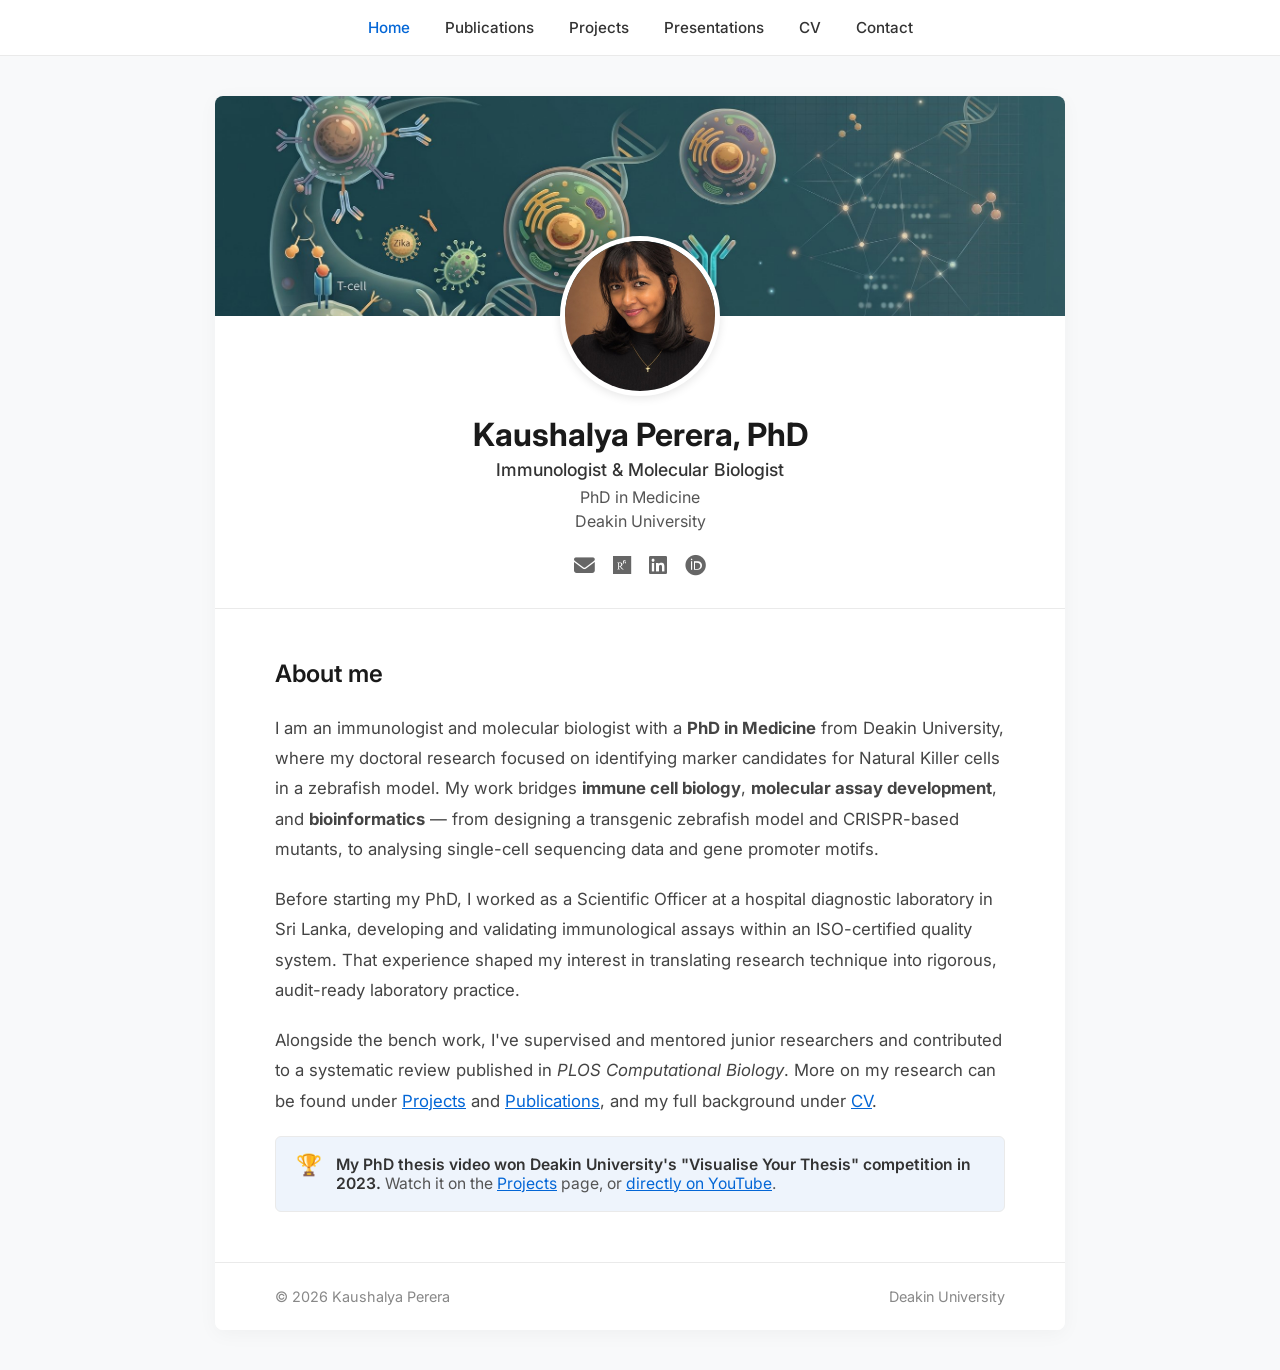
==== commit 018fb798: "Add files via upload" ====
--- a/index.html
+++ b/index.html
@@ -24,40 +24,7 @@
   <main class="main-container">
 
     <header>
-      <div class="banner">
-        <svg viewBox="0 0 1200 220" preserveAspectRatio="xMidYMid slice" xmlns="http://www.w3.org/2000/svg" aria-hidden="true">
-          <defs>
-            <linearGradient id="bannerGrad" x1="0%" y1="0%" x2="100%" y2="100%">
-              <stop offset="0%" stop-color="#0f2b46"/>
-              <stop offset="55%" stop-color="#0d4a86"/>
-              <stop offset="100%" stop-color="#0366d6"/>
-            </linearGradient>
-          </defs>
-          <rect width="1200" height="220" fill="url(#bannerGrad)"/>
-          <g fill="#FFFFFF">
-            <circle cx="90" cy="55" r="40" opacity="0.07"/><circle cx="90" cy="55" r="12" opacity="0.15"/>
-            <circle cx="220" cy="155" r="28" opacity="0.06"/><circle cx="220" cy="155" r="8" opacity="0.14"/>
-            <circle cx="480" cy="42" r="20" opacity="0.08"/><circle cx="480" cy="42" r="6" opacity="0.17"/>
-            <circle cx="610" cy="175" r="44" opacity="0.05"/><circle cx="610" cy="175" r="14" opacity="0.12"/>
-            <circle cx="990" cy="165" r="34" opacity="0.06"/><circle cx="990" cy="165" r="10" opacity="0.14"/>
-            <circle cx="1130" cy="50" r="22" opacity="0.08"/><circle cx="1130" cy="50" r="7" opacity="0.17"/>
-          </g>
-          <g fill="#FFFFFF" opacity="0.13">
-            <path d="M330 110 C 365 88, 415 88, 452 108 C 440 120, 418 132, 393 132 C 370 132, 347 123, 330 110 Z"/>
-            <path d="M330 110 L 303 97 L 311 112 L 303 127 Z"/>
-          </g>
-          <g stroke="#FFFFFF" stroke-width="2" opacity="0.18" fill="none">
-            <path d="M352 96 C 363 107, 363 118, 352 129"/><path d="M372 92 C 385 107, 385 118, 372 133"/><path d="M394 90 C 407 107, 407 120, 394 135"/>
-          </g>
-          <g fill="#FFFFFF" opacity="0.1" transform="translate(790,55) scale(0.82)">
-            <path d="M330 110 C 365 88, 415 88, 452 108 C 440 120, 418 132, 393 132 C 370 132, 347 123, 330 110 Z"/>
-            <path d="M330 110 L 303 97 L 311 112 L 303 127 Z"/>
-          </g>
-          <g stroke="#FFFFFF" stroke-width="2" opacity="0.15" fill="none" transform="translate(790,55) scale(0.82)">
-            <path d="M352 96 C 363 107, 363 118, 352 129"/><path d="M372 92 C 385 107, 385 118, 372 133"/><path d="M394 90 C 407 107, 407 120, 394 135"/>
-          </g>
-        </svg>
-      </div>
+      <div class="banner"></div>
       <div class="profile-header">
         <img src="photo.jpg" alt="Kaushalya Perera" class="avatar">
         <h1>Kaushalya Perera, PhD</h1>
--- a/style.css
+++ b/style.css
@@ -60,8 +60,14 @@
 }
 
 /* --- BANNER --- */
-.banner { width: 100%; height: 220px; background-color: #0f2b46; }
-.banner svg { width: 100%; height: 100%; display: block; }
+.banner {
+  width: 100%;
+  height: 220px;
+  background-image: url('banner.jpg');
+  background-size: cover;
+  background-position: center 30%;
+  background-color: #0f2b46;
+}
 
 /* --- PROFILE HEADER --- */
 .profile-header {
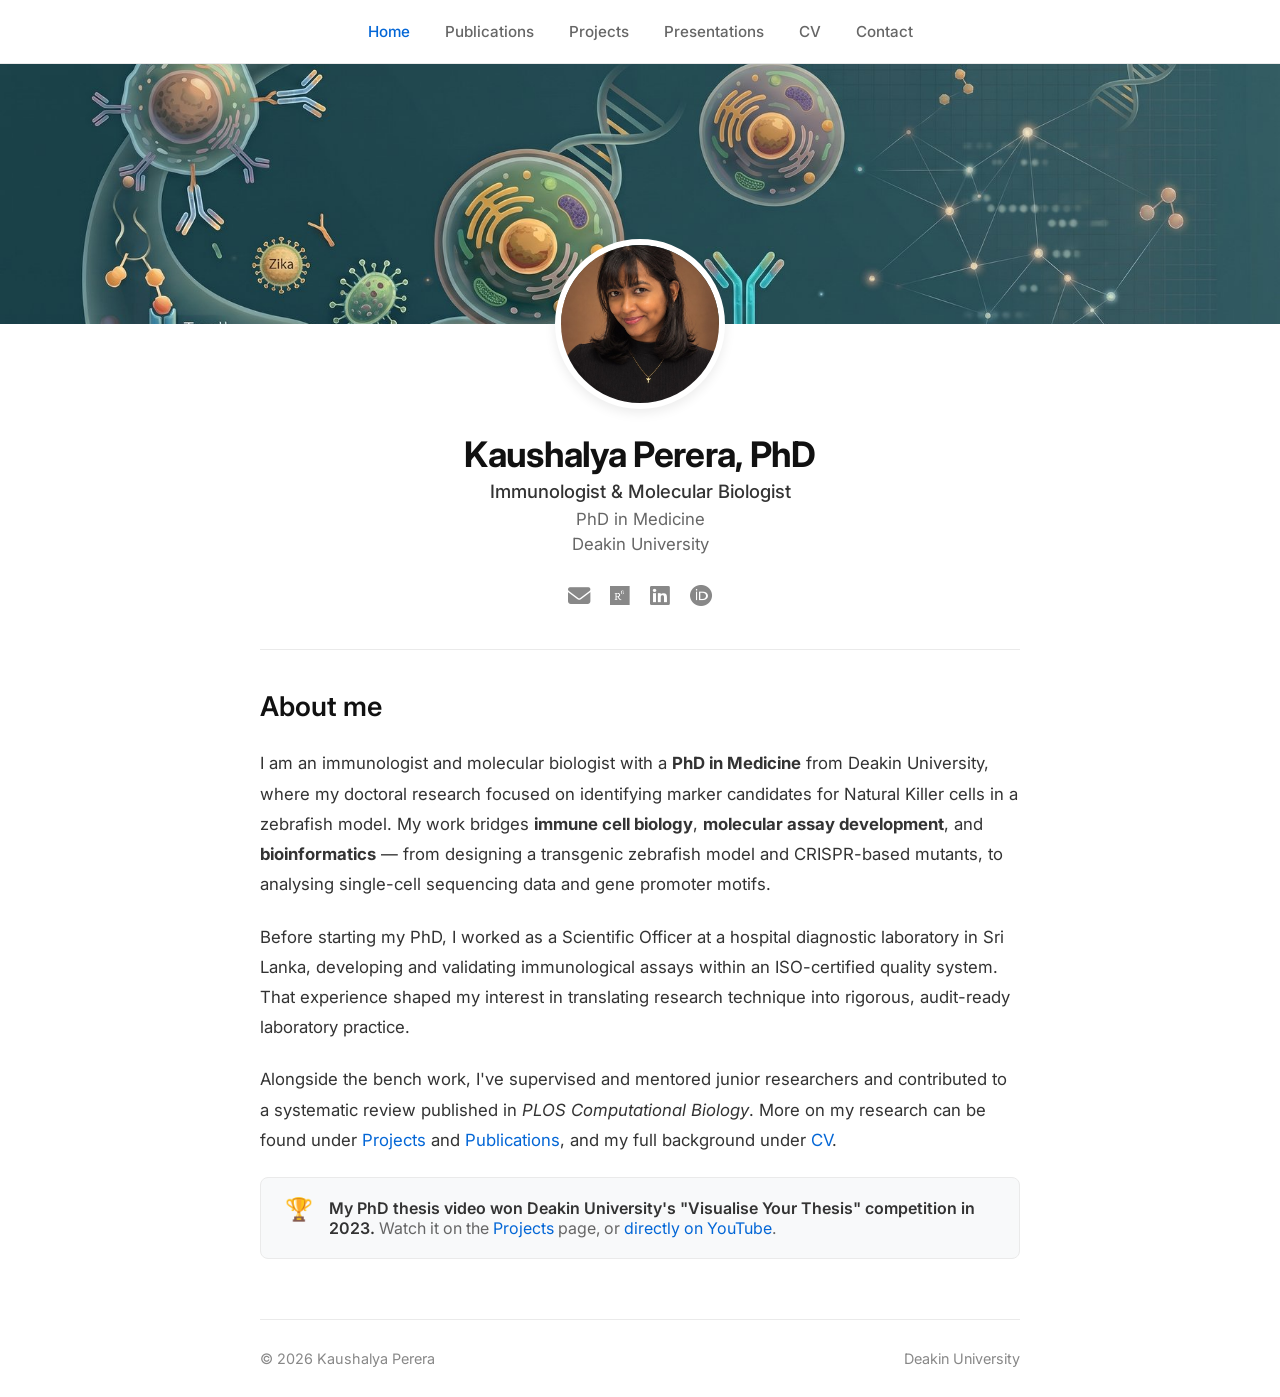
==== commit 4219dadd: "index.html" ====
--- a/index.html
+++ b/index.html
@@ -21,21 +21,21 @@
     </div>
   </nav>
 
+  <!-- BANNER IS NOW FULL WIDTH OUTSIDE THE CONTAINER -->
+  <div class="banner"></div>
+
   <main class="main-container">
 
-    <header>
-      <div class="banner"></div>
-      <div class="profile-header">
-        <img src="photo.jpg" alt="Kaushalya Perera" class="avatar">
-        <h1>Kaushalya Perera, PhD</h1>
-        <p class="title">Immunologist &amp; Molecular Biologist</p>
-        <p class="affiliation">PhD in Medicine<br>Deakin University</p>
-        <div class="social-links">
-          <a href="mailto:aklperera@yahoo.com" title="Email"><i class="fa-solid fa-envelope"></i></a>
-          <a href="https://www.researchgate.net/profile/Kaushalya-Perera-5" target="_blank" title="ResearchGate"><i class="fab fa-researchgate"></i></a>
-          <a href="https://linkedin.com/in/aklperera" target="_blank" title="LinkedIn"><i class="fab fa-linkedin"></i></a>
-          <a href="https://orcid.org/0000-0002-1232-2627" target="orcid.widget" rel="me noopener noreferrer" title="ORCID"><i class="fab fa-orcid"></i></a>
-        </div>
+    <header class="profile-header">
+      <img src="photo.jpg" alt="Kaushalya Perera" class="avatar">
+      <h1>Kaushalya Perera, PhD</h1>
+      <p class="title">Immunologist &amp; Molecular Biologist</p>
+      <p class="affiliation">PhD in Medicine<br>Deakin University</p>
+      <div class="social-links">
+        <a href="mailto:aklperera@yahoo.com" title="Email"><i class="fa-solid fa-envelope"></i></a>
+        <a href="https://www.researchgate.net/profile/Kaushalya-Perera-5" target="_blank" title="ResearchGate"><i class="fab fa-researchgate"></i></a>
+        <a href="https://linkedin.com/in/aklperera" target="_blank" title="LinkedIn"><i class="fab fa-linkedin"></i></a>
+        <a href="https://orcid.org/0000-0002-1232-2627" target="orcid.widget" rel="me noopener noreferrer" title="ORCID"><i class="fab fa-orcid"></i></a>
       </div>
     </header>
 
--- a/style.css
+++ b/style.css
@@ -1,11 +1,10 @@
 :root {
   --text-color: #333333;
-  --text-muted: #555555;
+  --text-muted: #666666;
   --bg-color: #ffffff;
   --link-color: #0366d6;
   --border-color: #eaeaea;
-  --body-bg: #f8f9fa;
-  --accent-soft: #eef4fc;
+  --accent-soft: #f8f9fa;
 }
 
 * { box-sizing: border-box; }
@@ -13,12 +12,14 @@
 body {
   margin: 0;
   padding: 0;
-  font-family: 'Inter', sans-serif;
+  font-family: 'Inter', -apple-system, BlinkMacSystemFont, sans-serif;
   color: var(--text-color);
-  background-color: var(--body-bg);
-}
-
-a { color: var(--link-color); }
+  background-color: var(--bg-color); /* Flat white background */
+  -webkit-font-smoothing: antialiased;
+}
+
+a { color: var(--link-color); text-decoration: none; }
+a:hover { text-decoration: underline; }
 
 /* --- TOP NAVIGATION --- */
 .navbar {
@@ -30,146 +31,165 @@
 }
 
 .nav-container {
-  max-width: 1000px;
+  max-width: 900px;
   margin: 0 auto;
   display: flex;
   justify-content: center;
-  padding: 18px 20px;
+  padding: 22px 20px;
   gap: 35px;
   flex-wrap: wrap;
 }
 
 .nav-container a {
-  text-decoration: none;
-  color: var(--text-color);
+  color: var(--text-muted);
   font-weight: 500;
   font-size: 0.95rem;
   transition: color 0.2s;
 }
 
-.nav-container a:hover, .nav-container a.active { color: var(--link-color); }
-
-/* --- MAIN CONTENT CONTAINER --- */
-.main-container {
-  max-width: 850px;
-  margin: 40px auto;
-  background: var(--bg-color);
-  border-radius: 8px;
-  box-shadow: 0 4px 20px rgba(0,0,0,0.04);
-  overflow: hidden;
-}
-
-/* --- BANNER --- */
+.nav-container a:hover, .nav-container a.active { 
+  color: var(--link-color); 
+  text-decoration: none;
+}
+
+/* --- BANNER (Now Full Width) --- */
 .banner {
   width: 100%;
-  height: 220px;
+  height: 260px;
   background-image: url('banner.jpg');
   background-size: cover;
   background-position: center 30%;
   background-color: #0f2b46;
 }
 
+/* --- MAIN CONTENT CONTAINER --- */
+.main-container {
+  max-width: 800px;
+  margin: 0 auto;
+  padding: 0 20px;
+  /* Removed the box-shadow and border-radius for the flat look */
+}
+
 /* --- PROFILE HEADER --- */
 .profile-header {
   text-align: center;
-  padding: 0 40px 30px 40px;
+  padding: 0 0 40px 0;
   border-bottom: 1px solid var(--border-color);
+  margin-bottom: 40px;
 }
 
 .avatar {
-  width: 160px;
-  height: 160px;
+  width: 170px;
+  height: 170px;
   border-radius: 50%;
-  border: 5px solid var(--bg-color);
-  margin-top: -80px;
+  border: 6px solid var(--bg-color);
+  margin-top: -85px;
   object-fit: cover;
   background-color: #fff;
-  box-shadow: 0 2px 10px rgba(0,0,0,0.1);
-}
-
-.profile-header h1 { margin: 15px 0 5px 0; font-size: 2rem; font-weight: 700; color: #1a1a1a; }
-.profile-header .title { font-size: 1.1rem; color: var(--text-color); margin: 0 0 5px 0; font-weight: 500; }
-.profile-header .affiliation { font-size: 1rem; color: var(--text-muted); margin: 0 0 20px 0; line-height: 1.5; }
-
-.social-links { display: flex; justify-content: center; gap: 18px; }
-.social-links a { color: #666; font-size: 1.3rem; text-decoration: none; transition: color 0.2s, transform 0.2s; }
-.social-links a:hover { color: var(--link-color); transform: translateY(-2px); }
+  box-shadow: 0 4px 12px rgba(0,0,0,0.08); /* Subtle shadow just for the photo */
+}
+
+.profile-header h1 { 
+  margin: 20px 0 5px 0; 
+  font-size: 2.2rem; 
+  font-weight: 700; 
+  color: #111; 
+  letter-spacing: -0.02em;
+}
+
+.profile-header .title { 
+  font-size: 1.15rem; 
+  color: var(--text-color); 
+  margin: 0 0 5px 0; 
+  font-weight: 500; 
+}
+
+.profile-header .affiliation { 
+  font-size: 1.05rem; 
+  color: var(--text-muted); 
+  margin: 0 0 25px 0; 
+  line-height: 1.5; 
+}
+
+.social-links { display: flex; justify-content: center; gap: 20px; }
+.social-links a { color: #888; font-size: 1.4rem; transition: color 0.2s, transform 0.2s; }
+.social-links a:hover { color: var(--link-color); transform: translateY(-2px); text-decoration: none; }
 
 /* --- TEXT CONTENT AREA --- */
-.content-area { padding: 50px 60px; }
-.content-area h2 { font-size: 1.5rem; margin-top: 0; margin-bottom: 25px; font-weight: 600; color: #1a1a1a; }
-.content-area p { line-height: 1.8; margin-bottom: 20px; font-size: 1.05rem; color: #444; }
-.content-area .page-intro { color: var(--text-muted); font-size: 1rem; margin-bottom: 36px; }
+.content-area { padding: 0 0 60px 0; }
+.content-area h2 { font-size: 1.7rem; margin-top: 0; margin-bottom: 25px; font-weight: 600; color: #111; }
+.content-area p { line-height: 1.8; margin-bottom: 22px; font-size: 1.05rem; color: #333; }
+.content-area .page-intro { color: var(--text-muted); font-size: 1.1rem; margin-bottom: 40px; }
 
 /* --- Callout --- */
 .callout {
   display: flex;
-  gap: 14px;
+  gap: 16px;
   align-items: flex-start;
   background: var(--accent-soft);
   border: 1px solid var(--border-color);
-  border-radius: 6px;
-  padding: 18px 20px;
-  margin: 8px 0 0;
-  font-size: 0.98rem;
+  border-radius: 8px;
+  padding: 20px 24px;
+  margin: 20px 0 0;
+  font-size: 1rem;
   color: var(--text-muted);
 }
-.callout .medal { font-size: 1.3rem; line-height: 1; }
+.callout .medal { font-size: 1.4rem; line-height: 1; }
 .callout strong { color: var(--text-color); font-weight: 600; }
+.callout a:hover { text-decoration: underline; }
 
 /* --- CV entries --- */
-.section-block { margin-bottom: 40px; }
+.section-block { margin-bottom: 45px; }
 .section-block:last-child { margin-bottom: 0; }
 
-.cv-entry { padding: 16px 0; border-top: 1px solid var(--border-color); }
+.cv-entry { padding: 20px 0; border-top: 1px solid var(--border-color); }
 .cv-entry:first-child { border-top: none; padding-top: 0; }
 
 .cv-entry-head { display: flex; justify-content: space-between; align-items: baseline; gap: 12px; flex-wrap: wrap; }
-.cv-role { font-size: 1.08rem; font-weight: 600; color: #1a1a1a; margin: 0; }
-.cv-dates { font-size: 0.85rem; color: var(--text-muted); white-space: nowrap; }
-.cv-org { font-size: 0.92rem; color: var(--link-color); margin: 2px 0 8px; }
-.cv-desc { font-size: 0.96rem; color: var(--text-muted); margin: 0; line-height: 1.7; }
-
-.skills-grid { display: grid; grid-template-columns: repeat(2, 1fr); gap: 22px 32px; }
-.skill-group-name { font-size: 0.82rem; color: var(--link-color); margin: 0 0 6px; font-weight: 600; }
-.skill-list { font-size: 0.92rem; color: var(--text-muted); margin: 0; line-height: 1.65; }
-
-.awards-list { list-style: none; padding: 0; margin: 0; display: grid; gap: 12px; }
-.awards-list li { font-size: 0.96rem; color: var(--text-muted); padding-left: 18px; position: relative; }
+.cv-role { font-size: 1.1rem; font-weight: 600; color: #111; margin: 0; }
+.cv-dates { font-size: 0.9rem; color: var(--text-muted); white-space: nowrap; }
+.cv-org { font-size: 0.95rem; color: var(--link-color); margin: 4px 0 10px; }
+.cv-desc { font-size: 0.98rem; color: var(--text-muted); margin: 0; line-height: 1.7; }
+
+.skills-grid { display: grid; grid-template-columns: repeat(2, 1fr); gap: 24px 36px; }
+.skill-group-name { font-size: 0.85rem; color: var(--link-color); margin: 0 0 8px; font-weight: 600; text-transform: uppercase; letter-spacing: 0.05em; }
+.skill-list { font-size: 0.95rem; color: var(--text-muted); margin: 0; line-height: 1.65; }
+
+.awards-list { list-style: none; padding: 0; margin: 0; display: grid; gap: 14px; }
+.awards-list li { font-size: 0.98rem; color: var(--text-muted); padding-left: 20px; position: relative; }
 .awards-list li::before { content: "•"; position: absolute; left: 0; color: var(--link-color); font-weight: 700; }
 .awards-list strong { color: var(--text-color); font-weight: 600; }
 
 /* --- Publications --- */
-.pub-item { display: grid; grid-template-columns: 56px 1fr; gap: 18px; padding: 22px 0; border-top: 1px solid var(--border-color); }
+.pub-item { display: grid; grid-template-columns: 56px 1fr; gap: 20px; padding: 24px 0; border-top: 1px solid var(--border-color); }
 .pub-item:first-child { border-top: none; padding-top: 0; }
 .pub-icon { width: 56px; height: 56px; border-radius: 8px; background: var(--accent-soft); display: flex; align-items: center; justify-content: center; color: var(--link-color); font-size: 1.4rem; }
-.pub-title-text { font-size: 1.05rem; font-weight: 600; color: #1a1a1a; margin: 0 0 6px; }
-.pub-meta { font-size: 0.92rem; color: var(--text-muted); margin: 0; }
+.pub-title-text { font-size: 1.1rem; font-weight: 600; color: #111; margin: 0 0 6px; }
+.pub-meta { font-size: 0.95rem; color: var(--text-muted); margin: 0; }
 .pub-journal { font-style: italic; }
 
 /* --- Projects --- */
-.project-item { padding: 28px 0; border-top: 1px solid var(--border-color); }
+.project-item { padding: 30px 0; border-top: 1px solid var(--border-color); }
 .project-item:first-child { border-top: none; padding-top: 0; }
-.project-title { font-size: 1.2rem; font-weight: 700; color: #1a1a1a; margin: 0 0 4px; }
-.project-meta { font-size: 0.86rem; color: var(--link-color); margin: 0 0 14px; }
-.project-desc { font-size: 0.98rem; color: var(--text-muted); margin: 0 0 16px; line-height: 1.75; }
-
-.video-embed { position: relative; width: 100%; max-width: 560px; padding-top: 56.25%; border-radius: 8px; overflow: hidden; box-shadow: 0 4px 16px rgba(0,0,0,0.12); margin: 4px 0; }
+.project-title { font-size: 1.25rem; font-weight: 700; color: #111; margin: 0 0 6px; }
+.project-meta { font-size: 0.9rem; color: var(--link-color); margin: 0 0 16px; }
+.project-desc { font-size: 1rem; color: var(--text-muted); margin: 0 0 20px; line-height: 1.75; }
+
+.video-embed { position: relative; width: 100%; padding-top: 56.25%; border-radius: 8px; overflow: hidden; box-shadow: 0 4px 16px rgba(0,0,0,0.1); margin: 4px 0; }
 .video-embed iframe { position: absolute; top: 0; left: 0; width: 100%; height: 100%; border: 0; }
 
 /* --- Contact --- */
 .contact-cta {
   display: inline-block;
   margin-top: 12px;
-  padding: 12px 26px;
+  padding: 14px 28px;
   background: var(--link-color);
   color: #fff;
   border-radius: 6px;
-  font-size: 0.98rem;
-  text-decoration: none;
+  font-size: 1rem;
   font-weight: 500;
 }
-.contact-cta:hover { background: #024ea3; color: #fff; }
+.contact-cta:hover { background: #024ea3; color: #fff; text-decoration: none; }
 
 /* --- FOOTER --- */
 .footer {
@@ -180,21 +200,21 @@
   background-color: var(--bg-color);
   display: flex;
   justify-content: space-between;
-  padding: 25px 60px;
-}
-.footer a { color: #888; text-decoration: none; }
+  padding: 30px 0;
+  max-width: 800px;
+  margin: 0 auto;
+}
+.footer a { color: #888; }
 .footer a:hover { color: var(--link-color); }
 
 /* --- MOBILE RESPONSIVENESS --- */
 @media (max-width: 768px) {
   .nav-container { gap: 15px; padding: 15px; }
-  .main-container { margin: 20px; border-radius: 0; }
-  .content-area { padding: 30px 25px; }
-  .footer { flex-direction: column; gap: 10px; padding: 25px; }
-  .banner { height: 160px; }
-  .avatar { width: 130px; height: 130px; margin-top: -65px; }
-  .skills-grid { grid-template-columns: 1fr; }
-  .cv-entry-head { flex-direction: column; gap: 2px; }
-  .pub-item { grid-template-columns: 44px 1fr; }
+  .banner { height: 180px; }
+  .avatar { width: 140px; height: 140px; margin-top: -70px; }
+  .footer { flex-direction: column; gap: 10px; padding: 25px 20px; }
+  .skills-grid { grid-template-columns: 1fr; gap: 20px; }
+  .cv-entry-head { flex-direction: column; gap: 4px; }
+  .pub-item { grid-template-columns: 44px 1fr; gap: 16px; }
   .pub-icon { width: 44px; height: 44px; font-size: 1.1rem; }
 }
